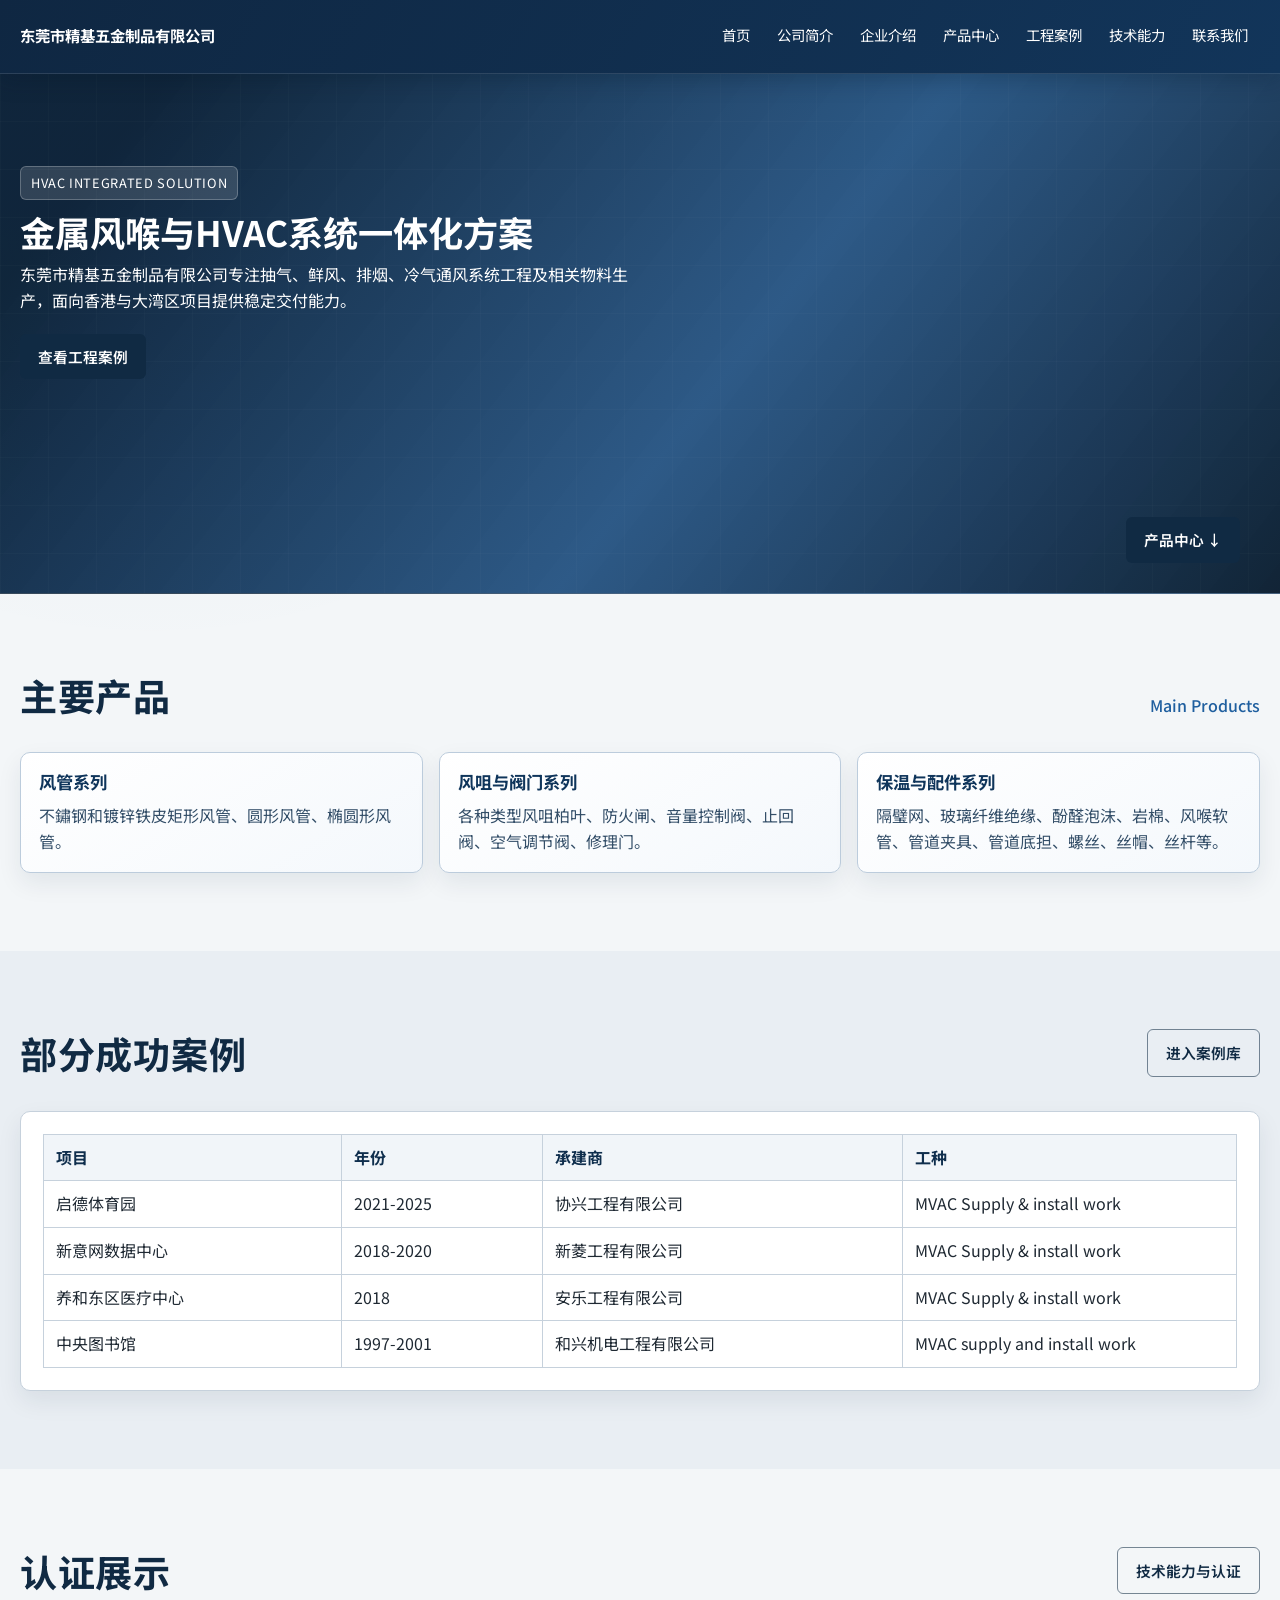
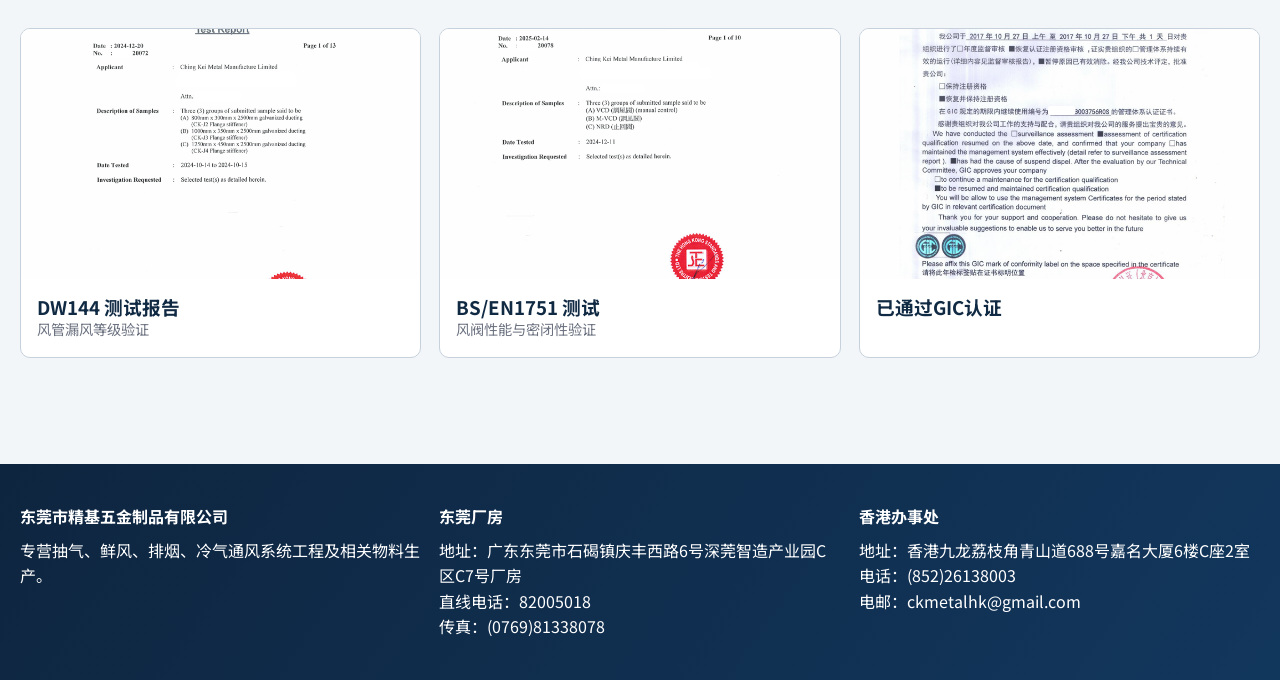
==== index.html @ b551862d "移动端改进 移动端改进" ====
﻿<!DOCTYPE html>
<html lang="zh-CN">
<head>
  <meta charset="UTF-8">
  <meta name="viewport" content="width=device-width, initial-scale=1.0">
  <title>HVAC系统及金属风喉解决方案专家 | 首页</title>
  <link rel="preconnect" href="https://fonts.googleapis.com">
  <link rel="preconnect" href="https://fonts.gstatic.com" crossorigin>
  <link href="https://fonts.googleapis.com/css2?family=Noto+Sans+SC:wght@400;500;700&display=swap" rel="stylesheet">
  <link rel="stylesheet" href="styles.css">
</head>
<body data-page="index.html">
          <header class="site-header">
    <div class="container nav-wrap">
      <a class="logo" href="index.html">东莞市精基五金制品有限公司</a>
      <nav class="main-nav">
        <ul>
          <li><a data-page="index.html" href="index.html">首页</a></li>
          <li><a data-page="about.html" href="about.html">公司简介</a></li>
          <li><a data-page="company-profile.html" href="company-profile.html">企业介绍</a></li>
          <li><a data-page="products.html" href="products.html">产品中心</a></li>
          <li><a data-page="projects.html" href="projects.html">工程案例</a></li>
          <li><a data-page="certifications.html" href="certifications.html">技术能力</a></li>
          <li><a data-page="contact.html" href="contact.html">联系我们</a></li>
        </ul>
      </nav>
    </div>
  </header>

  <main class="page-main">
    <section class="hero-static">
      <div class="container hero-static-inner hero-static-inner--single">
        <div class="hero-static-main">
          <p class="hero-kicker">HVAC Integrated Solution</p>
          <h1 class="slide-title">金属风喉与HVAC系统一体化方案</h1>
          <p class="slide-text">东莞市精基五金制品有限公司专注抽气、鲜风、排烟、冷气通风系统工程及相关物料生产，面向香港与大湾区项目提供稳定交付能力。</p>
          <div class="hero-actions">
            <a class="btn" href="projects.html">查看工程案例</a>
          </div>
        </div>
      </div>
      <a class="btn banner-scroll" href="#products-center">产品中心 ↓</a>
    </section>

    <section class="section">
      <div class="container">
        <div class="section-head">
          <h2 class="section-title">主要产品</h2>
          <p class="section-subtitle">Main Products</p>
        </div>
        <div class="product-catalog-grid">
          <article class="product-catalog-card">
            <h3>风管系列</h3>
            <p>不鏽钢和镀锌铁皮矩形风管、圆形风管、椭圆形风管。</p>
          </article>
          <article class="product-catalog-card">
            <h3>风咀与阀门系列</h3>
            <p>各种类型风咀柏叶、防火闸、音量控制阀、止回阀、空气调节阀、修理门。</p>
          </article>
          <article class="product-catalog-card">
            <h3>保温与配件系列</h3>
            <p>隔璧网、玻璃纤维绝缘、酚醛泡沫、岩棉、风喉软管、管道夹具、管道底担、螺丝、丝帽、丝杆等。</p>
          </article>
        </div>
      </div>
    </section>

    <section class="section section--muted" id="products-center">
      <div class="container">
        <div class="section-head">
          <h2 class="section-title">部分成功案例</h2>
          <a class="btn-outline btn" href="projects.html">进入案例库</a>
        </div>
        <section class="panel">
          <table class="param-table case-preview-table">
            <tr><th>项目</th><th>年份</th><th>承建商</th><th>工种</th></tr>
            <tr><td>启德体育园</td><td>2021-2025</td><td>协兴工程有限公司</td><td>MVAC Supply &amp; install work</td></tr>
            <tr><td>新意网数据中心</td><td>2018-2020</td><td>新菱工程有限公司</td><td>MVAC Supply &amp; install work</td></tr>
            <tr><td>养和东区医疗中心</td><td>2018</td><td>安乐工程有限公司</td><td>MVAC Supply &amp; install work</td></tr>
            <tr><td>中央图书馆</td><td>1997-2001</td><td>和兴机电工程有限公司</td><td>MVAC supply and install work</td></tr>
          </table>
        </section>
      </div>
    </section>

    <section class="section">
      <div class="container">
        <div class="section-head">
          <h2 class="section-title">认证展示</h2>
          <a class="btn-outline btn" href="certifications.html">技术能力与认证</a>
        </div>
        <div class="certs-grid">
          <article class="cert-card">
            <div class="media"><img src="c1.png" alt="DW144 认证预览"></div>
            <div class="card-body">
              <h3>DW144 测试报告</h3>
              <p class="tag-line">风管漏风等级验证</p>
            </div>
            
          </article>
          <article class="cert-card">
            <div class="media"><img src="c2.png" alt="BS/EN1751 认证预览"></div>
            <div class="card-body">
              <h3>BS/EN1751 测试</h3>
              <p class="tag-line">风阀性能与密闭性验证</p>
            </div>
            
          </article>
          <article class="cert-card">
            <div class="media"><img src="c3.png" alt="质量管理体系预览"></div>
            <div class="card-body">
              <h3>已通过GIC认证</h3>
            </div>
            
          </article>
        </div>
      </div>
    </section>
  </main>

    <footer class="site-footer">
    <div class="container footer-grid">
      <div>
        <p class="footer-title">东莞市精基五金制品有限公司</p>
        <p>专营抽气、鲜风、排烟、冷气通风系统工程及相关物料生产。</p>
      </div>
      <div>
        <p class="footer-title">东莞厂房</p>
        <p>地址：广东东莞市石碣镇庆丰西路6号深莞智造产业园C区C7号厂房</p>
        <p>直线电话：82005018</p>
        <p>传真：(0769)81338078</p>
      </div>
      <div>
        <p class="footer-title">香港办事处</p>
        <p>地址：香港九龙荔枝角青山道688号嘉名大厦6楼C座2室</p>
        <p>电话：(852)26138003</p>
        <p>电邮：ckmetalhk@gmail.com</p>
      </div>
    </div>
  </footer>
</body>
</html>
---- styles.css ----
﻿:root {
  --color-primary: #102a43;
  --color-accent: #1f5f9f;
  --color-bg: #f3f6f8;
  --color-surface: #e9eef3;
  --color-text: #1f2933;
  --color-border: #c6d1dc;
  --radius: 10px;
  --radius-sm: 6px;
  --shadow-soft: 0 10px 24px rgba(16, 42, 67, 0.08);
  --shadow-hover: 0 16px 28px rgba(16, 42, 67, 0.16);
  --container-max: 1320px;
  --nav-height: 74px;
  --transition-fast: 0.2s ease;
}

* {
  box-sizing: border-box;
}

html {
  scroll-behavior: smooth;
}

body {
  margin: 0;
  color: var(--color-text);
  background: var(--color-bg);
  font-family: "Noto Sans SC", "PingFang SC", "Microsoft YaHei", sans-serif;
  line-height: 1.6;
  background-image:
    linear-gradient(180deg, rgba(16, 42, 67, 0.04), transparent 280px),
    radial-gradient(circle at 12% 2%, rgba(31, 95, 159, 0.08), transparent 24%);
}

a {
  color: inherit;
  text-decoration: none;
}

img {
  display: block;
  width: 100%;
  height: auto;
}

h1,
h2,
h3,
h4 {
  margin: 0;
  color: var(--color-primary);
  line-height: 1.25;
}

p {
  margin: 0;
}

.container {
  width: min(100% - 40px, var(--container-max));
  margin: 0 auto;
}

.section {
  padding: 78px 0;
}

.section--muted {
  background: var(--color-surface);
}

.section-head {
  margin-bottom: 34px;
  display: flex;
  align-items: flex-end;
  justify-content: space-between;
  gap: 16px;
}

.section-title {
  font-size: clamp(1.6rem, 1.2rem + 1.4vw, 2.4rem);
  font-weight: 700;
  letter-spacing: 0.02em;
}

.section-subtitle {
  color: var(--color-accent);
  font-weight: 500;
}

.btn,
button,
input[type="submit"] {
  border: none;
  cursor: pointer;
  border-radius: var(--radius-sm);
  background: var(--color-primary);
  color: #fff;
  padding: 11px 18px;
  font-size: 0.92rem;
  font-weight: 600;
  transition: transform var(--transition-fast), box-shadow var(--transition-fast), background var(--transition-fast);
}

.btn:hover,
button:hover,
input[type="submit"]:hover {
  background: var(--color-accent);
  box-shadow: var(--shadow-hover);
  transform: translateY(-1px);
}

.btn-outline {
  background: transparent;
  border: 1px solid rgba(16, 42, 67, 0.55);
  color: var(--color-primary);
}

.btn-outline:hover {
  border-color: var(--color-accent);
  color: #fff;
}

.site-header {
  position: sticky;
  top: 0;
  left: 0;
  width: 100%;
  min-height: var(--nav-height);
  padding: 6px 0;
  z-index: 1000;
  background: linear-gradient(120deg, #0f2742, #12355a);
  color: #fff;
  border-bottom: 1px solid rgba(255, 255, 255, 0.12);
  box-shadow: 0 6px 20px rgba(6, 24, 42, 0.25);
}

.nav-wrap {
  min-height: calc(var(--nav-height) - 16px);
  display: flex;
  align-items: center;
  justify-content: space-between;
  flex-wrap: wrap;
  gap: 14px;
}

.logo {
  font-weight: 700;
  letter-spacing: 0;
  font-size: 0.96rem;
  line-height: 1.35;
}

.nav-toggle {
  display: none;
  background: transparent;
  color: #fff;
  font-size: 1.35rem;
  padding: 6px 10px;
}

.main-nav ul {
  list-style: none;
  margin: 0;
  padding: 0;
  display: flex;
  align-items: center;
  gap: 3px;
}

.main-nav > ul > li {
  position: relative;
}

.main-nav a {
  display: block;
  padding: 9px 12px;
  font-size: 0.9rem;
  border-radius: var(--radius-sm);
  transition: background var(--transition-fast);
}

.main-nav a:hover,
.main-nav a.active {
  background: rgba(255, 255, 255, 0.2);
}

.has-dropdown > a::after {
  content: " ▾";
  font-size: 0.72rem;
}

.dropdown {
  position: absolute;
  top: calc(100% + 6px);
  left: 0;
  min-width: 190px;
  background: #f7fafc;
  color: var(--color-text);
  border-radius: var(--radius-sm);
  box-shadow: var(--shadow-soft);
  opacity: 0;
  visibility: hidden;
  transform: translateY(6px);
  transition: opacity var(--transition-fast), transform var(--transition-fast), visibility var(--transition-fast);
  overflow: hidden;
}

.dropdown a {
  padding: 11px 13px;
  border-radius: 0;
}

.dropdown a:hover {
  background: rgba(42, 100, 183, 0.08);
}

.has-dropdown:hover .dropdown {
  opacity: 1;
  visibility: visible;
  transform: translateY(0);
}

.page-main {
  margin-top: 0;
}

.banner {
  position: relative;
  height: min(76vh, 760px);
  min-height: 460px;
  overflow: hidden;
}

.hero-static {
  position: relative;
  min-height: 520px;
  padding: 92px 0 88px;
  color: #fff;
  background:
    linear-gradient(128deg, rgba(9, 31, 53, 0.97) 10%, rgba(24, 73, 123, 0.9) 57%, rgba(8, 27, 46, 0.96) 100%),
    radial-gradient(circle at 16% 24%, rgba(255, 255, 255, 0.2), transparent 40%);
  border-bottom: 1px solid rgba(255, 255, 255, 0.16);
}

.hero-static::after {
  content: "";
  position: absolute;
  inset: 0;
  pointer-events: none;
  background-image:
    linear-gradient(90deg, rgba(255, 255, 255, 0.08) 1px, transparent 1px),
    linear-gradient(0deg, rgba(255, 255, 255, 0.08) 1px, transparent 1px);
  background-size: 48px 48px;
  opacity: 0.25;
}

.hero-static-inner {
  position: relative;
  z-index: 1;
  display: grid;
  gap: 24px;
  grid-template-columns: 1.2fr minmax(280px, 0.8fr);
  align-items: end;
}

.hero-static-inner--single {
  grid-template-columns: 1fr;
}

.hero-static-main {
  max-width: 920px;
}

.hero-kicker {
  display: inline-block;
  margin-bottom: 10px;
  padding: 6px 10px;
  background: rgba(255, 255, 255, 0.14);
  border: 1px solid rgba(255, 255, 255, 0.24);
  border-radius: var(--radius-sm);
  font-size: 0.8rem;
  letter-spacing: 0.05em;
  text-transform: uppercase;
}

.hero-actions {
  margin-top: 20px;
  display: flex;
  flex-wrap: wrap;
  gap: 12px;
}

.hero-actions .btn-outline {
  color: #fff;
  border-color: rgba(255, 255, 255, 0.55);
}

.hero-actions .btn-outline:hover {
  border-color: #fff;
}

.hero-static-metrics {
  background: rgba(255, 255, 255, 0.92);
  color: var(--color-text);
  box-shadow: var(--shadow-soft);
}

.metric-title {
  margin-bottom: 10px;
  color: var(--color-primary);
  font-weight: 700;
}

.metric-row {
  display: flex;
  justify-content: space-between;
  gap: 10px;
  padding: 10px 0;
  border-top: 1px solid var(--color-border);
}

.metric-row strong {
  color: var(--color-primary);
}

.carousel-track {
  display: flex;
  height: 100%;
  transition: transform 0.5s ease;
}

.slide {
  min-width: 100%;
  position: relative;
  isolation: isolate;
  display: flex;
  align-items: flex-end;
  padding: 34px;
  color: #fff;
}

.slide::before {
  content: "";
  position: absolute;
  inset: 0;
  z-index: -1;
  background: linear-gradient(130deg, rgba(10, 46, 93, 0.94) 16%, rgba(42, 100, 183, 0.74) 56%, rgba(9, 26, 52, 0.95) 100%);
}

.slide--1::after,
.slide--2::after,
.slide--3::after {
  content: "";
  position: absolute;
  inset: 0;
  opacity: 0.35;
  z-index: -1;
  background-size: cover;
  background-position: center;
}

.slide--1::after {
  background-image: radial-gradient(circle at 20% 30%, rgba(255, 255, 255, 0.25), transparent 40%), linear-gradient(110deg, #0c2f61, #2f6bc1);
}

.slide--2::after {
  background-image: radial-gradient(circle at 80% 30%, rgba(255, 255, 255, 0.25), transparent 45%), linear-gradient(110deg, #112f57, #3467ad);
}

.slide--3::after {
  background-image: radial-gradient(circle at 50% 60%, rgba(255, 255, 255, 0.18), transparent 45%), linear-gradient(120deg, #0d2342, #2A64B7);
}

.slide-title {
  font-size: clamp(1.4rem, 1.2rem + 1.4vw, 2.2rem);
  margin-bottom: 8px;
  color: #fff;
}

.slide-text {
  max-width: 620px;
  font-size: 1rem;
}

.banner-slogan {
  position: absolute;
  left: 40px;
  bottom: 30px;
  z-index: 2;
  background: rgba(0, 0, 0, 0.35);
  color: #fff;
  padding: 10px 14px;
  border-radius: var(--radius-sm);
  font-weight: 500;
}

.banner-scroll {
  position: absolute;
  right: 40px;
  bottom: 30px;
  z-index: 2;
}

.carousel-arrow {
  position: absolute;
  top: 50%;
  transform: translateY(-50%);
  width: 42px;
  height: 42px;
  border-radius: 50%;
  background: rgba(255, 255, 255, 0.2);
  backdrop-filter: blur(3px);
}

.carousel-arrow:hover {
  background: rgba(42, 100, 183, 0.95);
}

.carousel-arrow.prev {
  left: 20px;
}

.carousel-arrow.next {
  right: 20px;
}

.grid-3 {
  display: grid;
  gap: 22px;
  grid-template-columns: repeat(3, minmax(0, 1fr));
}

.card {
  background: #fff;
  border-radius: var(--radius);
  padding: 24px;
  border: 1px solid var(--color-border);
  transition: transform var(--transition-fast), box-shadow var(--transition-fast), border-color var(--transition-fast);
  box-shadow: var(--shadow-soft);
}

.card:hover {
  transform: translateY(-3px);
  border-color: var(--color-accent);
  box-shadow: var(--shadow-hover);
}

.icon-badge {
  width: 52px;
  height: 52px;
  border-radius: 50%;
  display: grid;
  place-items: center;
  color: #fff;
  background: var(--color-accent);
  margin-bottom: 14px;
  font-weight: 700;
}

.horizontal-scroll {
  display: grid;
  grid-auto-flow: column;
  grid-auto-columns: minmax(260px, 1fr);
  gap: 18px;
  overflow-x: auto;
  padding-bottom: 6px;
  scroll-snap-type: x proximity;
}

.horizontal-scroll::-webkit-scrollbar {
  height: 8px;
}

.horizontal-scroll::-webkit-scrollbar-thumb {
  background: rgba(10, 46, 93, 0.35);
  border-radius: 99px;
}

.project-card,
.product-card,
.cert-card,
.equipment-card {
  background: #fff;
  border-radius: var(--radius);
  overflow: hidden;
  border: 1px solid var(--color-border);
  transition: transform var(--transition-fast), box-shadow var(--transition-fast), border-color var(--transition-fast);
}

.project-card:hover,
.product-card:hover,
.cert-card:hover,
.equipment-card:hover {
  transform: translateY(-3px);
  border-color: var(--color-accent);
  box-shadow: var(--shadow-hover);
}

.media {
  position: relative;
  aspect-ratio: 16 / 10;
  overflow: hidden;
  background: linear-gradient(120deg, #183e75 0%, #6c93cc 100%);
}

.media img,
.media::before {
  transition: transform var(--transition-fast);
}

.media img {
  width: 100%;
  height: 100%;
  object-fit: cover;
}

.media::before {
  content: "";
  position: absolute;
  inset: 0;
  background: linear-gradient(160deg, rgba(255, 255, 255, 0.25), transparent);
}

.project-card:hover .media img,
.product-card:hover .media img,
.equipment-card:hover .media img {
  transform: scale(1.05);
}

.card-body {
  padding: 16px;
}

.tag-line {
  color: #6c7280;
  font-size: 0.89rem;
}

.overlay-action {
  position: absolute;
  inset: auto 12px 12px 12px;
  opacity: 0;
  transform: translateY(10px);
  transition: opacity var(--transition-fast), transform var(--transition-fast);
}

.project-card:hover .overlay-action,
.cert-card:hover .overlay-action {
  opacity: 1;
  transform: translateY(0);
}

.split {
  display: grid;
  grid-template-columns: 1.1fr 1fr;
  gap: 30px;
  align-items: center;
}

.subtitle {
  color: var(--color-accent);
  font-weight: 700;
  margin-bottom: 10px;
}

.tree {
  display: grid;
  grid-template-columns: repeat(4, minmax(120px, 1fr));
  gap: 14px;
}

.tree-node {
  background: #fff;
  border: 1px solid var(--color-border);
  border-radius: var(--radius);
  padding: 14px;
  position: relative;
}

.tree-node strong {
  color: var(--color-primary);
}

.tree-node .hint {
  display: none;
  margin-top: 8px;
  color: #666;
  font-size: 0.86rem;
}

.tree-node:hover .hint {
  display: block;
}

.panel {
  background: #fff;
  border: 1px solid var(--color-border);
  border-radius: var(--radius);
  padding: 22px;
  box-shadow: var(--shadow-soft);
}

.layout-products {
  display: grid;
  grid-template-columns: 250px 1fr;
  gap: 24px;
}

.sidebar {
  position: sticky;
  top: calc(var(--nav-height) + 18px);
  background: #fff;
  border: 1px solid var(--color-border);
  border-radius: var(--radius);
  padding: 16px;
  height: fit-content;
}

.sidebar-title {
  font-size: 1rem;
  color: var(--color-primary);
  margin-bottom: 10px;
}

.filter-group {
  margin-bottom: 14px;
}

.filter-group label {
  display: block;
  font-size: 0.85rem;
  color: #4d5663;
  margin-bottom: 5px;
}

.filter-group select,
.filter-group input,
.contact-form input,
.contact-form textarea {
  width: 100%;
  padding: 10px;
  border: 1px solid var(--color-border);
  border-radius: var(--radius);
  font: inherit;
}

.mobile-category {
  display: none;
}

.floating-search {
  position: sticky;
  top: var(--nav-height);
  z-index: 4;
  background: #fff;
  padding: 10px 0;
  margin-bottom: 10px;
}

.products-grid,
.projects-grid,
.certs-grid,
.equipment-grid {
  display: grid;
  gap: 18px;
  grid-template-columns: repeat(3, minmax(0, 1fr));
}

[data-hidden="true"] {
  display: none !important;
}

.details-layout {
  display: grid;
  grid-template-columns: 1.15fr 1fr;
  gap: 24px;
}

.param-table {
  width: 100%;
  border-collapse: collapse;
  background: #fff;
}

.param-table th,
.param-table td {
  border: 1px solid var(--color-border);
  padding: 10px 12px;
  text-align: left;
}

.param-table th {
  background: #f1f5f9;
  color: #0f2e4d;
}

.detail-visual {
  border-radius: var(--radius);
  border: 1px solid var(--color-border);
  padding: 26px;
  background: linear-gradient(140deg, #12386c 0%, #4e79b8 100%);
  color: #fff;
}

.detail-visual .tag-line {
  color: rgba(255, 255, 255, 0.88);
  margin-top: 12px;
}

.detail-points {
  margin: 14px 0 0;
  padding-left: 18px;
}

.detail-points li {
  margin: 6px 0;
}

.past-hero {
  border: 1px solid var(--color-border);
  border-radius: var(--radius);
  padding: 18px;
  background: #fff;
}

.past-hero-grid {
  margin-top: 14px;
  display: grid;
  gap: 10px;
  grid-template-columns: repeat(3, minmax(0, 1fr));
}

.past-hero-grid img {
  aspect-ratio: 4 / 3;
  object-fit: cover;
  border-radius: var(--radius);
  border: 1px solid var(--color-border);
}

.table-wrap {
  overflow-x: auto;
}

.past-table {
  width: 100%;
  min-width: 760px;
  border-collapse: collapse;
  background: rgba(255, 255, 255, 0.88);
  backdrop-filter: blur(1.5px);
}

.past-table th,
.past-table td {
  border: 1px solid rgba(10, 46, 93, 0.22);
  padding: 10px 12px;
  vertical-align: top;
  text-align: left;
}

.past-table th {
  background: rgba(10, 46, 93, 0.08);
  color: var(--color-primary);
}

.past-section {
  position: relative;
  border: 1px solid var(--color-border);
  border-radius: var(--radius);
  overflow: hidden;
}

.past-section + .past-section {
  margin-top: 18px;
}

.past-bg {
  position: absolute;
  inset: 0;
  width: 100%;
  height: 100%;
  object-fit: cover;
  filter: grayscale(15%);
}

.past-overlay {
  position: absolute;
  inset: 0;
  background: rgba(247, 250, 255, 0.8);
}

.past-content {
  position: relative;
  padding: 18px;
}

.past-mobile {
  display: none;
  gap: 12px;
}

.past-card {
  background: rgba(255, 255, 255, 0.9);
  border: 1px solid var(--color-border);
  border-radius: var(--radius);
  padding: 12px;
}

.past-card h3 {
  font-size: 1.02rem;
  margin-bottom: 6px;
}

.expand-content {
  overflow: hidden;
  max-height: 240px;
  transition: max-height var(--transition-fast);
}

.expand-content.collapsed {
  max-height: 0;
}

.tab-row {
  display: flex;
  gap: 10px;
  flex-wrap: wrap;
  margin-bottom: 14px;
}

.tab-btn {
  background: #fff;
  color: var(--color-primary);
  border: 1px solid var(--color-border);
}

.tab-btn.active {
  background: var(--color-accent);
  color: #fff;
  border-color: var(--color-accent);
}

.report-frame {
  width: 100%;
  border: 1px solid var(--color-border);
  border-radius: var(--radius);
  height: 360px;
  background: linear-gradient(180deg, #f9fbff, #eef3fc);
  padding: 18px;
}

.contact-layout {
  display: grid;
  grid-template-columns: 1fr 1.1fr;
  gap: 24px;
}

.contact-info {
  display: grid;
  gap: 12px;
}

.form-msg {
  margin-top: 8px;
  font-size: 0.9rem;
}

.form-msg.error {
  color: #b00020;
}

.form-msg.success {
  color: #0d7e3a;
}

.map-wrap iframe {
  width: 100%;
  height: 340px;
  border: 1px solid var(--color-border);
  border-radius: var(--radius);
}

.site-footer {
  background: linear-gradient(125deg, #0e253f, #12375d);
  color: #fff;
  padding: 40px 0;
  margin-top: 28px;
}

.footer-grid {
  display: grid;
  gap: 18px;
  grid-template-columns: 1fr 1fr 1fr;
}

.footer-title {
  font-weight: 700;
  margin-bottom: 8px;
}

.products-showcase {
  background: linear-gradient(135deg, #ffffff, #f7fafc);
}

.product-catalog-grid {
  display: grid;
  gap: 16px;
  grid-template-columns: repeat(3, minmax(0, 1fr));
}

.product-catalog-card {
  background: linear-gradient(150deg, #ffffff, #f4f8fc);
  border: 1px solid #bcccdc;
  border-radius: var(--radius);
  padding: 18px;
  box-shadow: var(--shadow-soft);
}

.product-catalog-card h3 {
  font-size: 1.08rem;
  margin-bottom: 10px;
  color: #0f355b;
}

.product-catalog-card p {
  color: #334e68;
}

.product-tags {
  margin-top: 14px;
  display: flex;
  flex-wrap: wrap;
  gap: 10px;
}

.product-tags span {
  display: inline-block;
  padding: 8px 12px;
  border-radius: 999px;
  border: 1px solid #b9c8d8;
  background: #eef4fb;
  color: #113356;
  font-size: 0.88rem;
  font-weight: 500;
}

.case-preview-table td:last-child,
.case-preview-table th:last-child {
  width: 28%;
}

.contact-cards {
  display: grid;
  grid-template-columns: repeat(2, minmax(0, 1fr));
  gap: 20px;
}

.social-row {
  display: flex;
  gap: 12px;
}

.back-to-top {
  position: fixed;
  right: 20px;
  bottom: 20px;
  width: 46px;
  height: 46px;
  border-radius: 50%;
  display: none;
  z-index: 999;
}

.back-to-top.show {
  display: inline-grid;
  place-items: center;
}

@media (max-width: 1080px) {
  .grid-3,
  .products-grid,
  .projects-grid,
  .certs-grid,
  .equipment-grid {
    grid-template-columns: repeat(2, minmax(0, 1fr));
  }

  .split,
  .details-layout,
  .contact-layout {
    grid-template-columns: 1fr;
  }

  .layout-products {
    grid-template-columns: 1fr;
  }

  .hero-static-inner {
    grid-template-columns: 1fr;
  }

  .sidebar {
    position: static;
  }

  .contact-cards {
    grid-template-columns: 1fr;
  }

  .product-catalog-grid {
    grid-template-columns: 1fr;
  }
}

@media (max-width: 768px) {
  .container {
    width: min(100% - 26px, var(--container-max));
  }

  .section {
    padding: 52px 0;
  }

  .nav-toggle {
    display: none;
  }

  .main-nav {
    position: static;
    width: 100%;
    background: transparent;
    display: block;
    border-top: none;
  }

  .main-nav ul {
    display: flex;
    flex-wrap: wrap;
    gap: 2px;
    padding: 0;
  }

  .main-nav a {
    padding: 8px 10px;
  }

  .dropdown {
    position: static;
    opacity: 1;
    visibility: visible;
    transform: none;
    box-shadow: none;
    margin: 8px 0 4px;
  }

  .dropdown a {
    padding-left: 24px;
  }

  .banner {
    min-height: 420px;
  }

  .hero-static {
    min-height: 460px;
    padding: 58px 0 78px;
  }

  .hero-actions .btn {
    width: 100%;
    text-align: center;
  }

  .banner-slogan {
    left: 14px;
    right: 14px;
    bottom: 74px;
    font-size: 0.9rem;
  }

  .banner-scroll {
    right: 14px;
    bottom: 18px;
  }

  .grid-3,
  .products-grid,
  .projects-grid,
  .certs-grid,
  .equipment-grid,
  .footer-grid,
  .tree {
    grid-template-columns: 1fr;
  }

  .horizontal-scroll {
    grid-auto-columns: minmax(82%, 1fr);
  }

  .past-hero-grid {
    grid-template-columns: 1fr;
  }

  .layout-products .sidebar {
    order: -1;
  }

  .mobile-category {
    display: block;
    margin-bottom: 12px;
  }
}
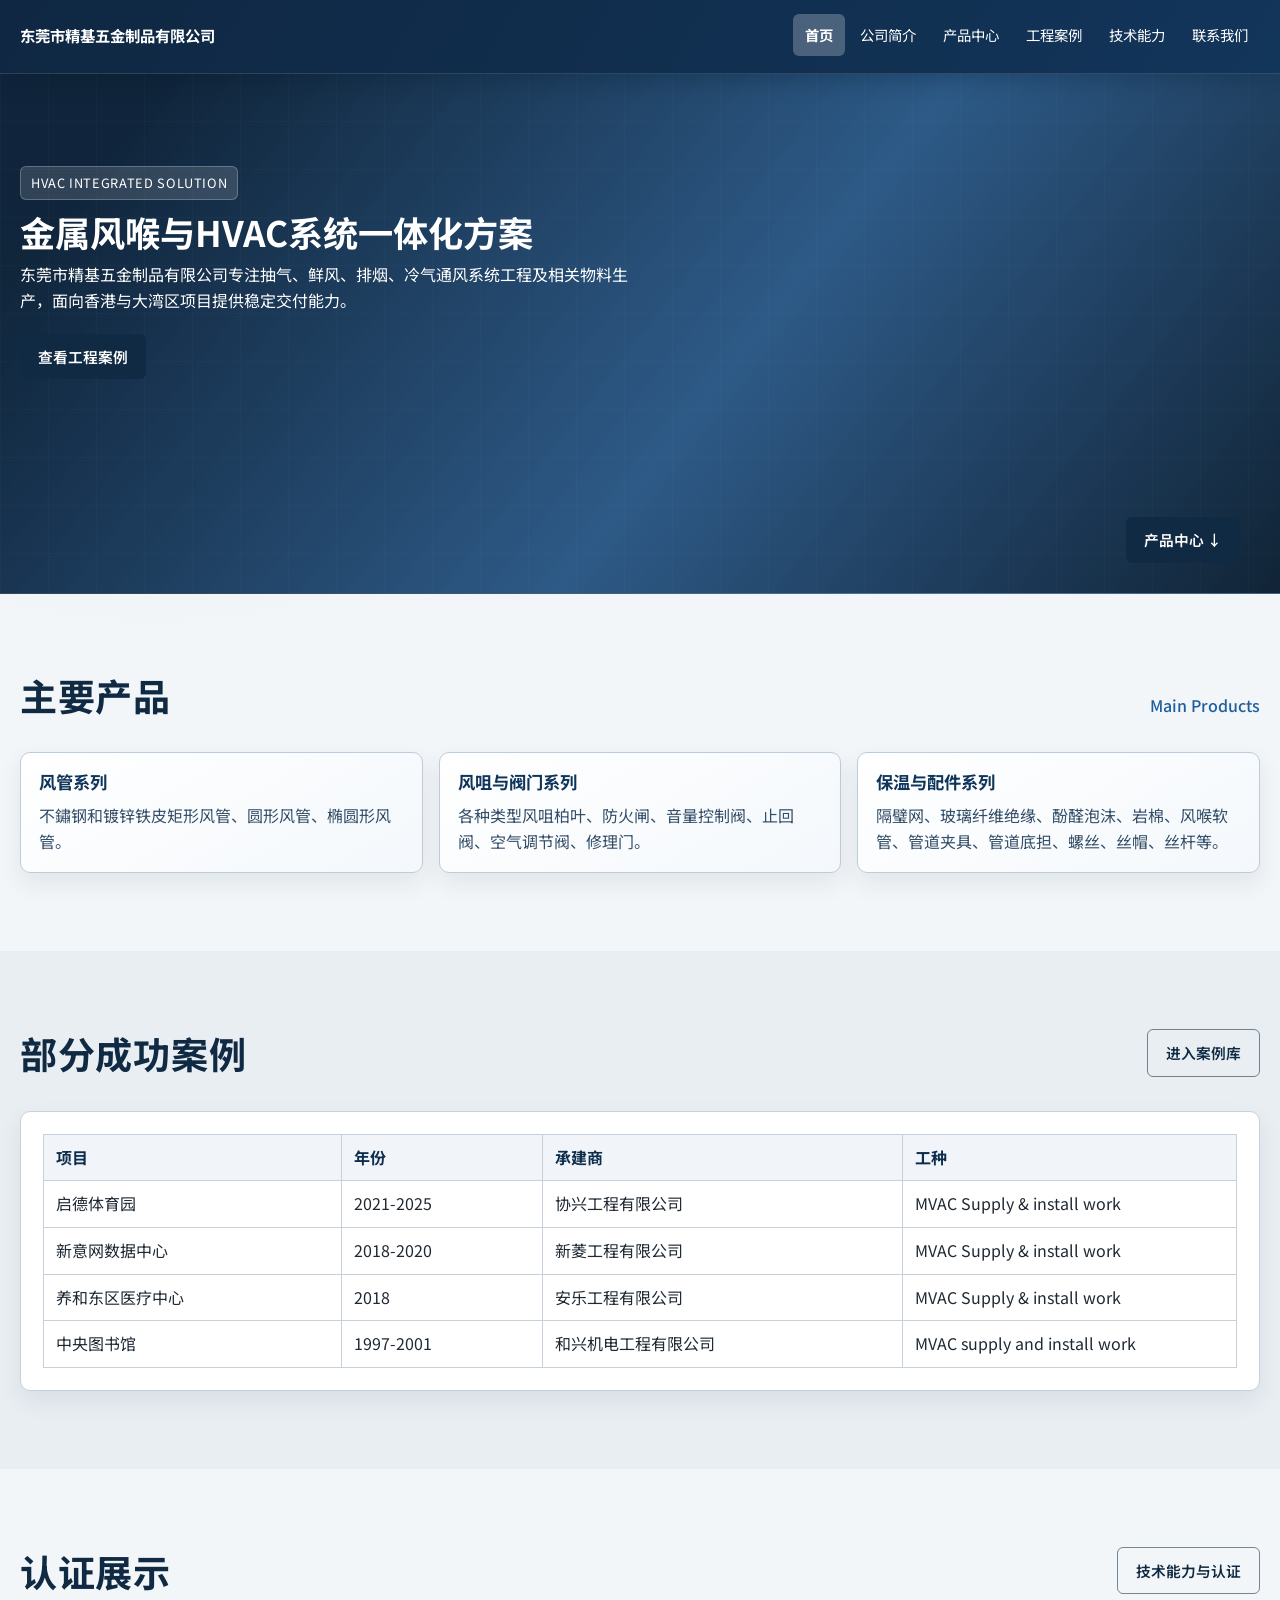
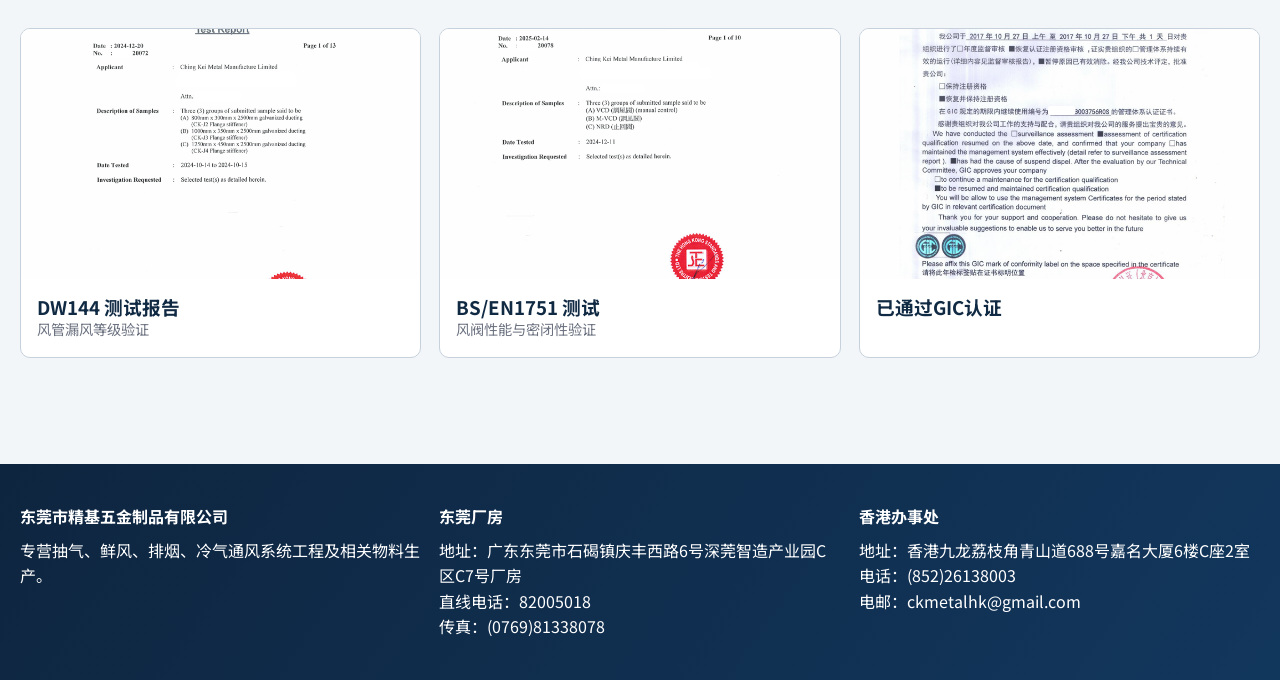
==== commit f284a527: "Add files via upload" ====
--- a/index.html
+++ b/index.html
@@ -10,14 +10,13 @@
   <link rel="stylesheet" href="styles.css">
 </head>
 <body data-page="index.html">
-          <header class="site-header">
+              <header class="site-header">
     <div class="container nav-wrap">
       <a class="logo" href="index.html">东莞市精基五金制品有限公司</a>
       <nav class="main-nav">
         <ul>
           <li><a data-page="index.html" href="index.html">首页</a></li>
           <li><a data-page="about.html" href="about.html">公司简介</a></li>
-          <li><a data-page="company-profile.html" href="company-profile.html">企业介绍</a></li>
           <li><a data-page="products.html" href="products.html">产品中心</a></li>
           <li><a data-page="projects.html" href="projects.html">工程案例</a></li>
           <li><a data-page="certifications.html" href="certifications.html">技术能力</a></li>
@@ -146,4 +145,6 @@
 
 
 
-
+
+
+
--- a/styles.css
+++ b/styles.css
@@ -142,7 +142,7 @@
   align-items: center;
   justify-content: space-between;
   flex-wrap: wrap;
-  gap: 14px;
+  gap: 10px;
 }
 
 .logo {
@@ -167,6 +167,8 @@
   display: flex;
   align-items: center;
   gap: 3px;
+  flex-wrap: nowrap;
+  min-width: max-content;
 }
 
 .main-nav > ul > li {
@@ -179,11 +181,39 @@
   font-size: 0.9rem;
   border-radius: var(--radius-sm);
   transition: background var(--transition-fast);
+  white-space: nowrap;
 }
 
 .main-nav a:hover,
 .main-nav a.active {
   background: rgba(255, 255, 255, 0.2);
+}
+
+.main-nav {
+  max-width: 100%;
+  overflow-x: auto;
+  -webkit-overflow-scrolling: touch;
+  scrollbar-width: thin;
+}
+
+.main-nav::-webkit-scrollbar {
+  height: 6px;
+}
+
+.main-nav::-webkit-scrollbar-thumb {
+  background: rgba(255, 255, 255, 0.28);
+  border-radius: 999px;
+}
+
+body[data-page="index.html"] .main-nav a[data-page="index.html"],
+body[data-page="about.html"] .main-nav a[data-page="about.html"],
+body[data-page="company-profile.html"] .main-nav a[data-page="about.html"],
+body[data-page="products.html"] .main-nav a[data-page="products.html"],
+body[data-page="projects.html"] .main-nav a[data-page="projects.html"],
+body[data-page="certifications.html"] .main-nav a[data-page="certifications.html"],
+body[data-page="contact.html"] .main-nav a[data-page="contact.html"] {
+  background: rgba(255, 255, 255, 0.24);
+  font-weight: 700;
 }
 
 .has-dropdown > a::after {
@@ -1034,15 +1064,27 @@
     border-top: none;
   }
 
+  .nav-wrap {
+    align-items: flex-start;
+    gap: 8px;
+  }
+
+  .logo {
+    width: 100%;
+    font-size: 0.9rem;
+    line-height: 1.3;
+  }
+
   .main-nav ul {
     display: flex;
-    flex-wrap: wrap;
+    flex-wrap: nowrap;
     gap: 2px;
-    padding: 0;
+    padding: 0 0 4px;
   }
 
   .main-nav a {
     padding: 8px 10px;
+    font-size: 0.86rem;
   }
 
   .dropdown {
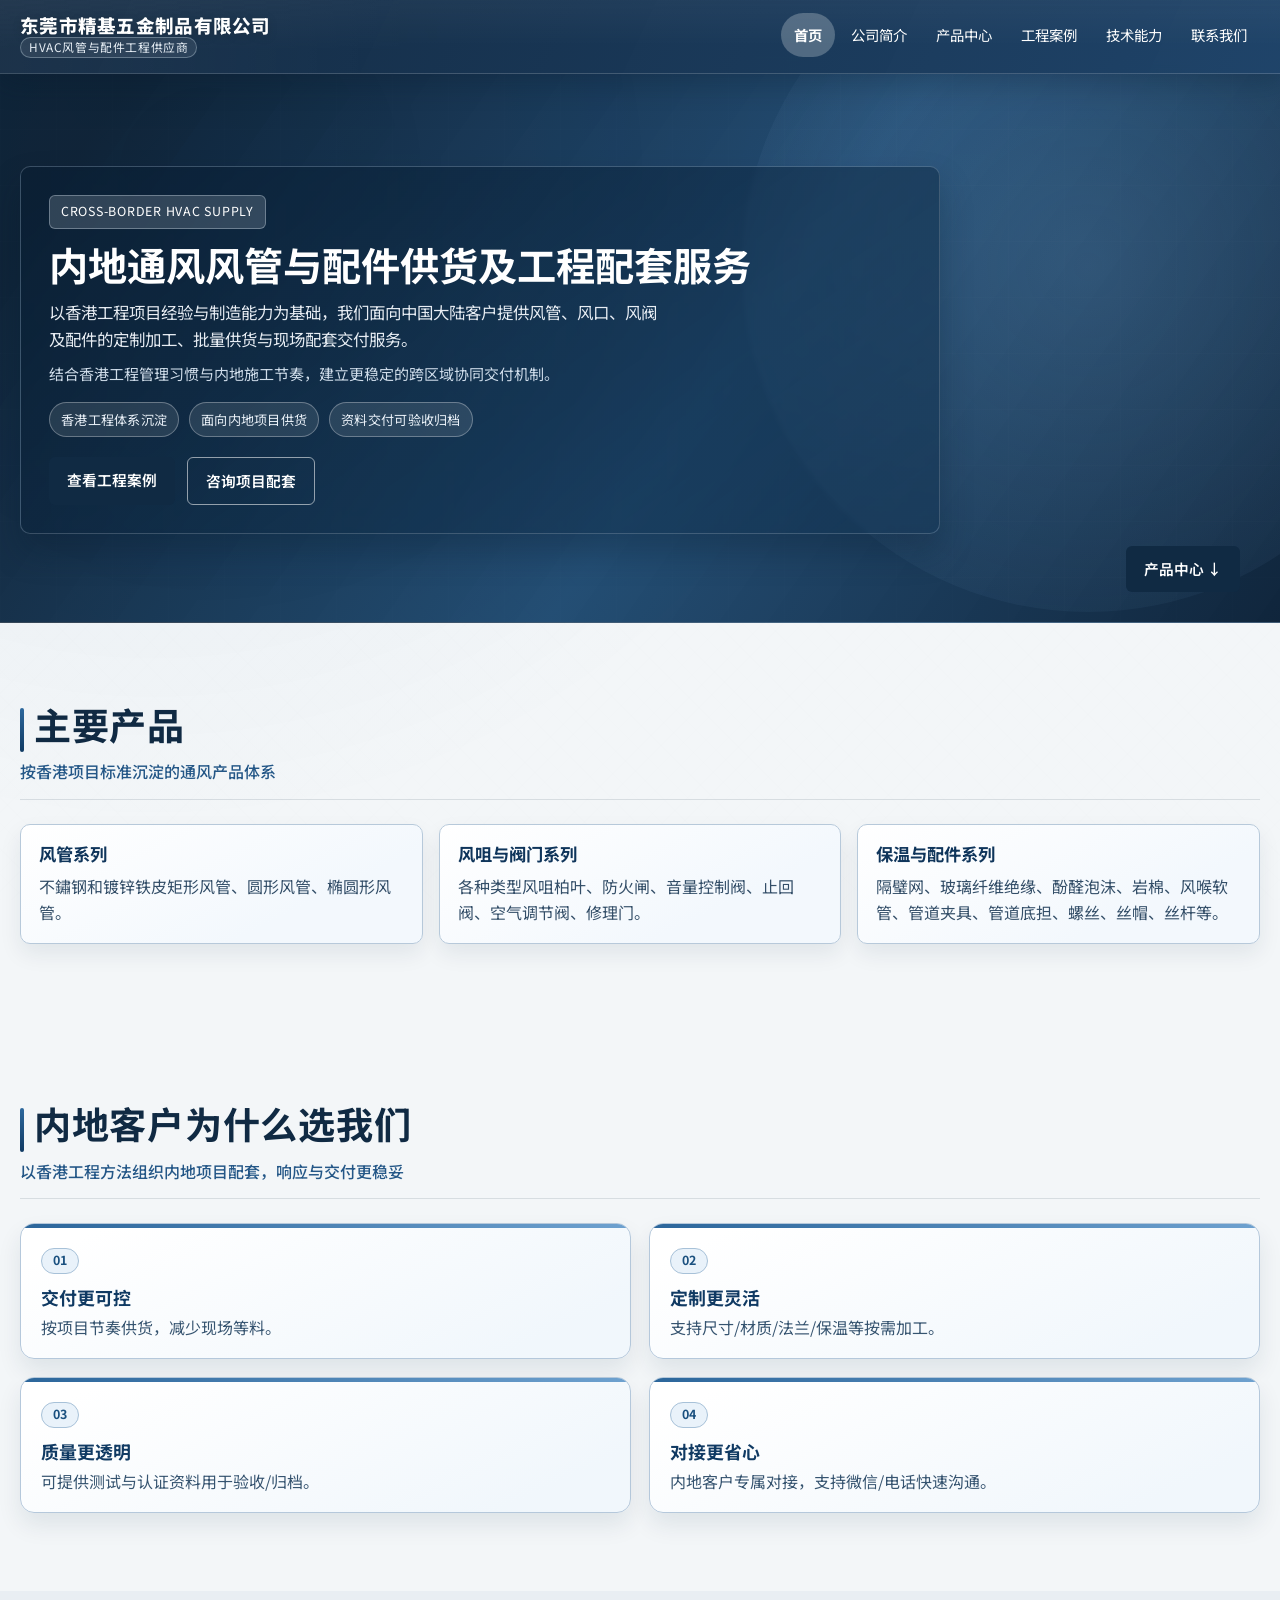
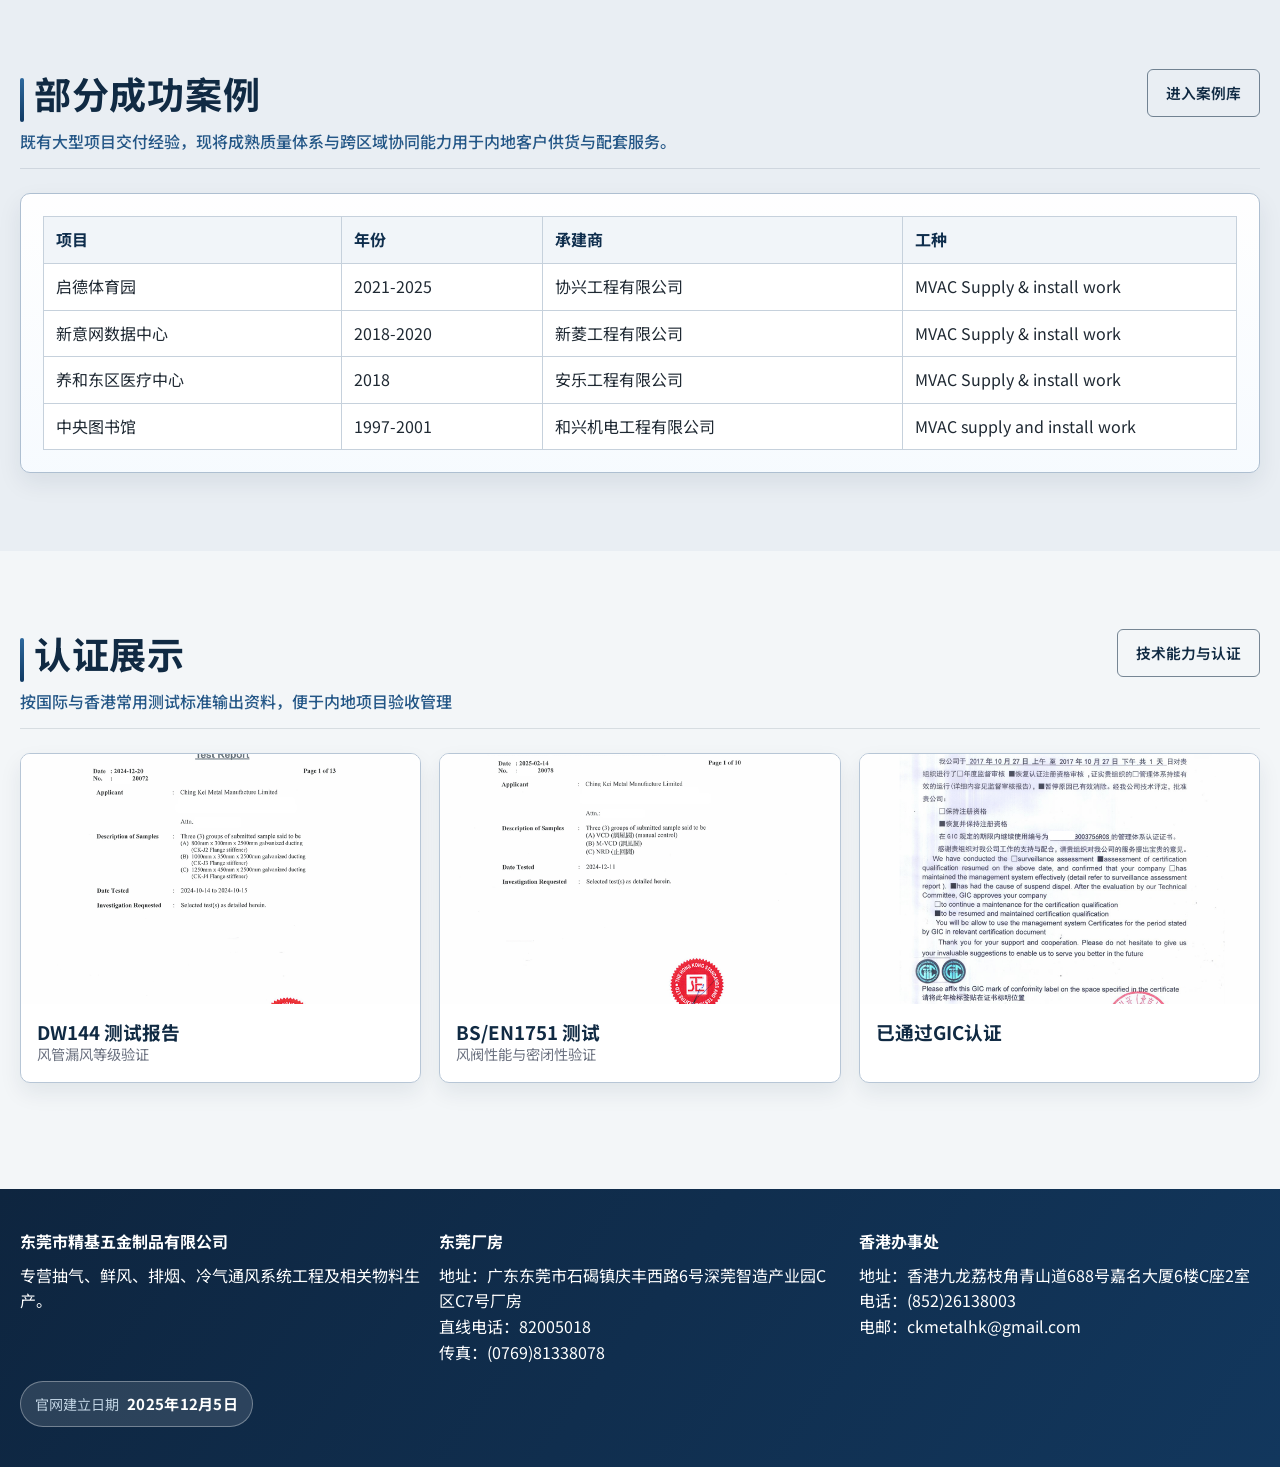
==== commit 33a77658: "Add files via upload" ====
--- a/index.html
+++ b/index.html
@@ -9,10 +9,13 @@
   <link href="https://fonts.googleapis.com/css2?family=Noto+Sans+SC:wght@400;500;700&display=swap" rel="stylesheet">
   <link rel="stylesheet" href="styles.css">
 </head>
-<body data-page="index.html">
+  <body data-page="index.html">
               <header class="site-header">
     <div class="container nav-wrap">
-      <a class="logo" href="index.html">东莞市精基五金制品有限公司</a>
+      <a class="logo" href="index.html" aria-label="东莞市精基五金制品有限公司">
+        <span class="logo-main">东莞市精基五金制品有限公司</span>
+        <span class="logo-sub">HVAC风管与配件工程供应商</span>
+      </a>
       <nav class="main-nav">
         <ul>
           <li><a data-page="index.html" href="index.html">首页</a></li>
@@ -30,22 +33,29 @@
     <section class="hero-static">
       <div class="container hero-static-inner hero-static-inner--single">
         <div class="hero-static-main">
-          <p class="hero-kicker">HVAC Integrated Solution</p>
-          <h1 class="slide-title">金属风喉与HVAC系统一体化方案</h1>
-          <p class="slide-text">东莞市精基五金制品有限公司专注抽气、鲜风、排烟、冷气通风系统工程及相关物料生产，面向香港与大湾区项目提供稳定交付能力。</p>
+          <p class="hero-kicker">Cross-Border HVAC Supply</p>
+          <h1 class="slide-title">内地通风风管与配件供货及工程配套服务</h1>
+          <p class="slide-text">以香港工程项目经验与制造能力为基础，我们面向中国大陆客户提供风管、风口、风阀及配件的定制加工、批量供货与现场配套交付服务。</p>
+          <p class="hero-note">结合香港工程管理习惯与内地施工节奏，建立更稳定的跨区域协同交付机制。</p>
+          <div class="hero-pill-row">
+            <span>香港工程体系沉淀</span>
+            <span>面向内地项目供货</span>
+            <span>资料交付可验收归档</span>
+          </div>
           <div class="hero-actions">
             <a class="btn" href="projects.html">查看工程案例</a>
+            <a class="btn btn-outline" href="contact.html">咨询项目配套</a>
           </div>
         </div>
       </div>
       <a class="btn banner-scroll" href="#products-center">产品中心 ↓</a>
     </section>
 
-    <section class="section">
+    <section class="section section--index section--index-showcase">
       <div class="container">
         <div class="section-head">
           <h2 class="section-title">主要产品</h2>
-          <p class="section-subtitle">Main Products</p>
+          <p class="section-subtitle">按香港项目标准沉淀的通风产品体系</p>
         </div>
         <div class="product-catalog-grid">
           <article class="product-catalog-card">
@@ -64,10 +74,42 @@
       </div>
     </section>
 
-    <section class="section section--muted" id="products-center">
+    <section class="section section--index section--index-why">
+      <div class="container">
+        <div class="section-head">
+          <h2 class="section-title">内地客户为什么选我们</h2>
+          <p class="section-subtitle">以香港工程方法组织内地项目配套，响应与交付更稳妥</p>
+        </div>
+        <div class="advantage-grid">
+          <article class="advantage-card">
+            <span class="advantage-index">01</span>
+            <h3>交付更可控</h3>
+            <p>按项目节奏供货，减少现场等料。</p>
+          </article>
+          <article class="advantage-card">
+            <span class="advantage-index">02</span>
+            <h3>定制更灵活</h3>
+            <p>支持尺寸/材质/法兰/保温等按需加工。</p>
+          </article>
+          <article class="advantage-card">
+            <span class="advantage-index">03</span>
+            <h3>质量更透明</h3>
+            <p>可提供测试与认证资料用于验收/归档。</p>
+          </article>
+          <article class="advantage-card">
+            <span class="advantage-index">04</span>
+            <h3>对接更省心</h3>
+            <p>内地客户专属对接，支持微信/电话快速沟通。</p>
+          </article>
+        </div>
+      </div>
+    </section>
+
+    <section class="section section--muted section--index" id="products-center">
       <div class="container">
         <div class="section-head">
           <h2 class="section-title">部分成功案例</h2>
+          <p class="section-subtitle">既有大型项目交付经验，现将成熟质量体系与跨区域协同能力用于内地客户供货与配套服务。</p>
           <a class="btn-outline btn" href="projects.html">进入案例库</a>
         </div>
         <section class="panel">
@@ -82,10 +124,11 @@
       </div>
     </section>
 
-    <section class="section">
+    <section class="section section--index section--index-certs">
       <div class="container">
         <div class="section-head">
           <h2 class="section-title">认证展示</h2>
+          <p class="section-subtitle">按国际与香港常用测试标准输出资料，便于内地项目验收管理</p>
           <a class="btn-outline btn" href="certifications.html">技术能力与认证</a>
         </div>
         <div class="certs-grid">
@@ -136,6 +179,9 @@
         <p>电邮：ckmetalhk@gmail.com</p>
       </div>
     </div>
+    <div class="container">
+      <p class="site-built-date"><span>官网建立日期</span><strong>2025年12月5日</strong></p>
+    </div>
   </footer>
 </body>
 </html>
--- a/styles.css
+++ b/styles.css
@@ -31,6 +31,19 @@
   background-image:
     linear-gradient(180deg, rgba(16, 42, 67, 0.04), transparent 280px),
     radial-gradient(circle at 12% 2%, rgba(31, 95, 159, 0.08), transparent 24%);
+  position: relative;
+}
+
+body::before {
+  content: "";
+  position: fixed;
+  inset: 0;
+  pointer-events: none;
+  z-index: -1;
+  background-image:
+    repeating-linear-gradient(135deg, rgba(13, 43, 71, 0.02) 0 1px, transparent 1px 14px),
+    repeating-linear-gradient(45deg, rgba(13, 43, 71, 0.015) 0 1px, transparent 1px 18px);
+  opacity: 0.32;
 }
 
 a {
@@ -130,10 +143,22 @@
   min-height: var(--nav-height);
   padding: 6px 0;
   z-index: 1000;
-  background: linear-gradient(120deg, #0f2742, #12355a);
+  background: linear-gradient(115deg, rgba(10, 34, 58, 0.96), rgba(18, 57, 96, 0.94));
   color: #fff;
-  border-bottom: 1px solid rgba(255, 255, 255, 0.12);
-  box-shadow: 0 6px 20px rgba(6, 24, 42, 0.25);
+  border-bottom: 1px solid rgba(255, 255, 255, 0.18);
+  box-shadow: 0 8px 28px rgba(6, 24, 42, 0.28);
+  backdrop-filter: blur(10px);
+}
+
+.site-header::before {
+  content: "";
+  position: absolute;
+  inset: 0;
+  pointer-events: none;
+  background:
+    linear-gradient(90deg, rgba(255, 255, 255, 0.08) 0%, transparent 32%),
+    linear-gradient(180deg, rgba(255, 255, 255, 0.08), transparent 68%);
+  opacity: 0.5;
 }
 
 .nav-wrap {
@@ -146,10 +171,31 @@
 }
 
 .logo {
-  font-weight: 700;
-  letter-spacing: 0;
-  font-size: 0.96rem;
-  line-height: 1.35;
+  display: inline-flex;
+  flex-direction: column;
+  gap: 1px;
+  line-height: 1.25;
+}
+
+.logo-main {
+  font-weight: 800;
+  letter-spacing: 0.015em;
+  font-size: 1.16rem;
+  color: #ffffff;
+  text-shadow: 0 2px 10px rgba(0, 0, 0, 0.24);
+}
+
+.logo-sub {
+  display: inline-block;
+  width: fit-content;
+  padding: 2px 8px;
+  border-radius: 999px;
+  border: 1px solid rgba(217, 233, 246, 0.32);
+  background: rgba(255, 255, 255, 0.08);
+  font-size: 0.74rem;
+  color: rgba(241, 248, 254, 0.94);
+  letter-spacing: 0.05em;
+  text-transform: uppercase;
 }
 
 .nav-toggle {
@@ -179,14 +225,16 @@
   display: block;
   padding: 9px 12px;
   font-size: 0.9rem;
-  border-radius: var(--radius-sm);
-  transition: background var(--transition-fast);
+  border-radius: 999px;
+  transition: background var(--transition-fast), border-color var(--transition-fast);
+  border: 1px solid transparent;
   white-space: nowrap;
 }
 
 .main-nav a:hover,
 .main-nav a.active {
-  background: rgba(255, 255, 255, 0.2);
+  background: rgba(255, 255, 255, 0.16);
+  border-color: rgba(255, 255, 255, 0.32);
 }
 
 .main-nav {
@@ -269,9 +317,21 @@
   padding: 92px 0 88px;
   color: #fff;
   background:
-    linear-gradient(128deg, rgba(9, 31, 53, 0.97) 10%, rgba(24, 73, 123, 0.9) 57%, rgba(8, 27, 46, 0.96) 100%),
-    radial-gradient(circle at 16% 24%, rgba(255, 255, 255, 0.2), transparent 40%);
+    linear-gradient(125deg, rgba(8, 29, 50, 0.97) 8%, rgba(18, 63, 104, 0.92) 56%, rgba(11, 33, 56, 0.98) 100%),
+    radial-gradient(circle at 16% 18%, rgba(123, 170, 216, 0.2), transparent 44%);
   border-bottom: 1px solid rgba(255, 255, 255, 0.16);
+}
+
+.hero-static::before {
+  content: "";
+  position: absolute;
+  right: -12%;
+  top: -28%;
+  width: 54%;
+  aspect-ratio: 1 / 1;
+  border-radius: 50%;
+  background: radial-gradient(circle, rgba(130, 180, 224, 0.2), rgba(130, 180, 224, 0));
+  pointer-events: none;
 }
 
 .hero-static::after {
@@ -280,10 +340,10 @@
   inset: 0;
   pointer-events: none;
   background-image:
-    linear-gradient(90deg, rgba(255, 255, 255, 0.08) 1px, transparent 1px),
-    linear-gradient(0deg, rgba(255, 255, 255, 0.08) 1px, transparent 1px);
-  background-size: 48px 48px;
-  opacity: 0.25;
+    linear-gradient(90deg, rgba(255, 255, 255, 0.05) 1px, transparent 1px),
+    linear-gradient(0deg, rgba(255, 255, 255, 0.05) 1px, transparent 1px);
+  background-size: 56px 56px;
+  opacity: 0.18;
 }
 
 .hero-static-inner {
@@ -301,17 +361,47 @@
 
 .hero-static-main {
   max-width: 920px;
+  background: linear-gradient(146deg, rgba(8, 29, 50, 0.6), rgba(15, 48, 79, 0.42));
+  border: 1px solid rgba(220, 237, 252, 0.22);
+  border-radius: var(--radius);
+  padding: 28px;
+  backdrop-filter: blur(2px);
+  box-shadow: 0 18px 32px rgba(6, 24, 42, 0.28);
+}
+
+.hero-note {
+  margin-top: 10px;
+  color: rgba(225, 237, 248, 0.92);
+  font-size: 0.94rem;
+}
+
+.hero-pill-row {
+  margin-top: 16px;
+  display: flex;
+  flex-wrap: wrap;
+  gap: 10px;
+}
+
+.hero-pill-row span {
+  display: inline-block;
+  padding: 6px 11px;
+  border-radius: 999px;
+  border: 1px solid rgba(255, 255, 255, 0.3);
+  background: rgba(255, 255, 255, 0.1);
+  color: rgba(243, 249, 255, 0.96);
+  font-size: 0.82rem;
+  letter-spacing: 0.02em;
 }
 
 .hero-kicker {
   display: inline-block;
   margin-bottom: 10px;
-  padding: 6px 10px;
-  background: rgba(255, 255, 255, 0.14);
-  border: 1px solid rgba(255, 255, 255, 0.24);
+  padding: 6px 11px;
+  background: rgba(240, 248, 255, 0.16);
+  border: 1px solid rgba(234, 245, 255, 0.32);
   border-radius: var(--radius-sm);
-  font-size: 0.8rem;
-  letter-spacing: 0.05em;
+  font-size: 0.78rem;
+  letter-spacing: 0.06em;
   text-transform: uppercase;
 }
 
@@ -404,14 +494,16 @@
 }
 
 .slide-title {
-  font-size: clamp(1.4rem, 1.2rem + 1.4vw, 2.2rem);
-  margin-bottom: 8px;
+  font-size: clamp(1.56rem, 1.3rem + 1.6vw, 2.45rem);
+  margin-bottom: 10px;
   color: #fff;
+  line-height: 1.28;
 }
 
 .slide-text {
   max-width: 620px;
-  font-size: 1rem;
+  font-size: 1.03rem;
+  color: rgba(243, 248, 253, 0.95);
 }
 
 .banner-slogan {
@@ -929,6 +1021,28 @@
   margin-bottom: 8px;
 }
 
+.site-built-date {
+  margin-top: 16px;
+  padding: 10px 14px;
+  width: fit-content;
+  border-radius: 999px;
+  border: 1px solid rgba(255, 255, 255, 0.34);
+  background: rgba(255, 255, 255, 0.12);
+  color: rgba(237, 244, 250, 0.95);
+  font-size: 0.88rem;
+}
+
+.site-built-date span {
+  margin-right: 8px;
+  color: rgba(211, 229, 244, 0.88);
+}
+
+.site-built-date strong {
+  color: #fff;
+  font-size: 0.94rem;
+  letter-spacing: 0.02em;
+}
+
 .products-showcase {
   background: linear-gradient(135deg, #ffffff, #f7fafc);
 }
@@ -980,6 +1094,131 @@
   width: 28%;
 }
 
+body[data-page="index.html"] .section--index {
+  position: relative;
+}
+
+body[data-page="index.html"] .section--index .section-head {
+  display: grid;
+  grid-template-columns: 1fr auto;
+  align-items: end;
+  margin-bottom: 24px;
+  padding-bottom: 14px;
+  gap: 10px 16px;
+  border-bottom: 1px solid rgba(16, 42, 67, 0.12);
+}
+
+body[data-page="index.html"] .section--index .section-title {
+  position: relative;
+  padding-left: 14px;
+  grid-column: 1 / 2;
+  grid-row: 1;
+}
+
+body[data-page="index.html"] .section--index .btn {
+  grid-column: 2 / 3;
+  grid-row: 1;
+  justify-self: end;
+}
+
+body[data-page="index.html"] .section--index .section-subtitle {
+  grid-column: 1 / -1;
+  grid-row: 2;
+  margin-top: 2px;
+  max-width: 880px;
+  color: #245787;
+}
+
+body[data-page="index.html"] .section--index .section-title::before {
+  content: "";
+  position: absolute;
+  left: 0;
+  top: 0.2em;
+  width: 4px;
+  height: 1.2em;
+  border-radius: 999px;
+  background: linear-gradient(180deg, #2d689d, #103a63);
+}
+
+body[data-page="index.html"] .section--index-showcase .product-catalog-card {
+  border-color: #b7c9da;
+  background: linear-gradient(154deg, #ffffff, #f3f8fd 70%);
+  box-shadow: 0 10px 22px rgba(16, 42, 67, 0.08);
+}
+
+body[data-page="index.html"] .section--index-showcase .product-catalog-card:hover {
+  transform: translateY(-4px);
+  box-shadow: 0 16px 28px rgba(16, 42, 67, 0.14);
+}
+
+.advantage-grid {
+  display: grid;
+  gap: 18px;
+  grid-template-columns: repeat(2, minmax(0, 1fr));
+}
+
+.advantage-card {
+  position: relative;
+  background: linear-gradient(155deg, #ffffff 10%, #f1f7fc 85%);
+  border: 1px solid #b5c8db;
+  border-radius: 14px;
+  padding: 22px 20px 18px;
+  box-shadow: 0 12px 24px rgba(16, 42, 67, 0.09);
+  overflow: hidden;
+}
+
+.advantage-card::before {
+  content: "";
+  position: absolute;
+  left: 0;
+  top: 0;
+  width: 100%;
+  height: 4px;
+  background: linear-gradient(90deg, #2c669b, #6ea1cf);
+}
+
+.advantage-card h3 {
+  font-size: 1.12rem;
+  color: #103a63;
+  margin: 12px 0 6px;
+}
+
+.advantage-card p {
+  color: #365470;
+  margin: 0;
+}
+
+.advantage-index {
+  display: inline-grid;
+  place-items: center;
+  min-width: 38px;
+  height: 26px;
+  padding: 0 8px;
+  border-radius: 999px;
+  border: 1px solid #a7c1d8;
+  background: #e9f2fa;
+  color: #1a507f;
+  font-size: 0.78rem;
+  font-weight: 700;
+  letter-spacing: 0.04em;
+}
+
+.advantage-card:hover {
+  transform: translateY(-4px);
+  box-shadow: 0 18px 30px rgba(16, 42, 67, 0.15);
+  border-color: #93b2cc;
+}
+
+body[data-page="index.html"] #products-center .panel {
+  border: 1px solid #aebfd1;
+  background: linear-gradient(180deg, rgba(255, 255, 255, 0.97), rgba(247, 251, 255, 0.96));
+}
+
+body[data-page="index.html"] .section--index-certs .cert-card {
+  border-color: #b7c6d6;
+  box-shadow: 0 10px 22px rgba(16, 42, 67, 0.08);
+}
+
 .contact-cards {
   display: grid;
   grid-template-columns: repeat(2, minmax(0, 1fr));
@@ -1041,6 +1280,10 @@
   .product-catalog-grid {
     grid-template-columns: 1fr;
   }
+
+  .advantage-grid {
+    grid-template-columns: 1fr 1fr;
+  }
 }
 
 @media (max-width: 768px) {
@@ -1071,8 +1314,15 @@
 
   .logo {
     width: 100%;
-    font-size: 0.9rem;
-    line-height: 1.3;
+  }
+
+  .logo-main {
+    font-size: 1rem;
+  }
+
+  .logo-sub {
+    font-size: 0.7rem;
+    letter-spacing: 0.04em;
   }
 
   .main-nav ul {
@@ -1085,6 +1335,22 @@
   .main-nav a {
     padding: 8px 10px;
     font-size: 0.86rem;
+  }
+
+  body[data-page="index.html"] .section--index .section-head {
+    grid-template-columns: 1fr;
+  }
+
+  body[data-page="index.html"] .section--index .section-title,
+  body[data-page="index.html"] .section--index .btn,
+  body[data-page="index.html"] .section--index .section-subtitle {
+    grid-column: 1 / -1;
+  }
+
+  body[data-page="index.html"] .section--index .btn {
+    grid-row: 3;
+    justify-self: start;
+    margin-top: 6px;
   }
 
   .dropdown {
@@ -1107,6 +1373,18 @@
   .hero-static {
     min-height: 460px;
     padding: 58px 0 78px;
+  }
+
+  .hero-static-main {
+    padding: 20px;
+  }
+
+  .hero-pill-row span {
+    font-size: 0.79rem;
+  }
+
+  .advantage-grid {
+    grid-template-columns: 1fr;
   }
 
   .hero-actions .btn {
@@ -1152,4 +1430,8 @@
     display: block;
     margin-bottom: 12px;
   }
-}
+
+  .site-built-date {
+    font-size: 0.85rem;
+  }
+}
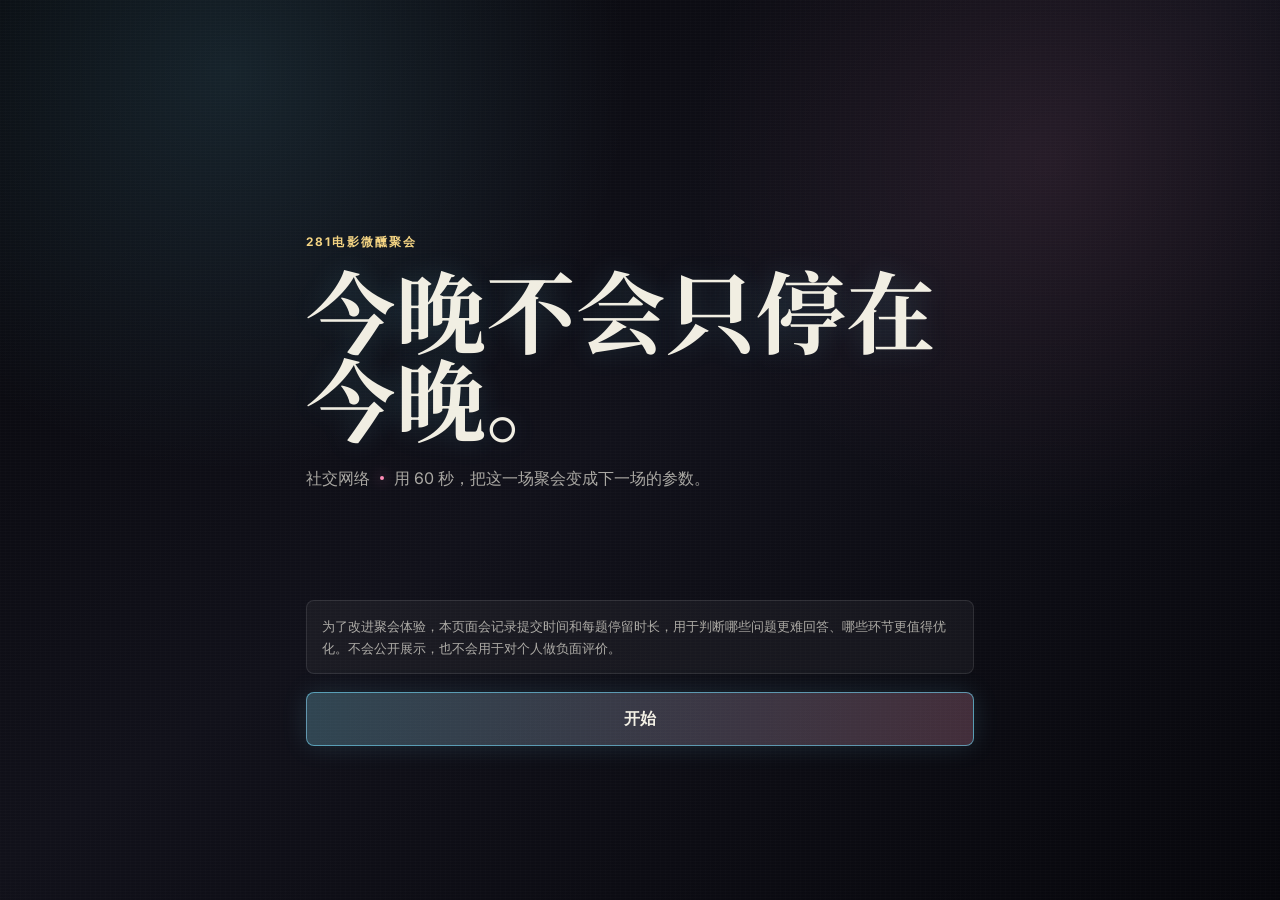
==== commit f3c6c6ec: "Add files via upload" ====
--- a/index.html
+++ b/index.html
@@ -1,196 +1,114 @@
-﻿<!DOCTYPE html>
+<!doctype html>
 <html lang="zh-CN">
-<head>
-  <meta charset="UTF-8">
-  <meta name="viewport" content="width=device-width, initial-scale=1.0">
-  <title>HVAC系统及金属风喉解决方案专家 | 首页</title>
-  <link rel="preconnect" href="https://fonts.googleapis.com">
-  <link rel="preconnect" href="https://fonts.gstatic.com" crossorigin>
-  <link href="https://fonts.googleapis.com/css2?family=Noto+Sans+SC:wght@400;500;700&display=swap" rel="stylesheet">
-  <link rel="stylesheet" href="styles.css">
-</head>
-  <body data-page="index.html">
-              <header class="site-header">
-    <div class="container nav-wrap">
-      <a class="logo" href="index.html" aria-label="东莞市精基五金制品有限公司">
-        <span class="logo-main">东莞市精基五金制品有限公司</span>
-        <span class="logo-sub">HVAC风管与配件工程供应商</span>
-      </a>
-      <nav class="main-nav">
-        <ul>
-          <li><a data-page="index.html" href="index.html">首页</a></li>
-          <li><a data-page="about.html" href="about.html">公司简介</a></li>
-          <li><a data-page="products.html" href="products.html">产品中心</a></li>
-          <li><a data-page="projects.html" href="projects.html">工程案例</a></li>
-          <li><a data-page="certifications.html" href="certifications.html">技术能力</a></li>
-          <li><a data-page="contact.html" href="contact.html">联系我们</a></li>
-        </ul>
-      </nav>
-    </div>
-  </header>
+  <head>
+    <meta charset="utf-8" />
+    <meta name="viewport" content="width=device-width, initial-scale=1, viewport-fit=cover" />
+    <meta name="theme-color" content="#08080d" />
+    <title>聚会体验反馈</title>
+    <link rel="preconnect" href="https://fonts.googleapis.com" />
+    <link rel="preconnect" href="https://fonts.gstatic.com" crossorigin />
+    <link href="https://fonts.googleapis.com/css2?family=Noto+Serif+SC:wght@500;700&family=Inter:wght@400;500;600;700&display=swap" rel="stylesheet" />
+    <link rel="stylesheet" href="./assets/css/styles.css" />
+  </head>
+  <body>
+    <div class="grain" aria-hidden="true"></div>
+    <main id="app" class="app-shell">
+      <section class="screen is-active" data-screen="intro" aria-labelledby="intro-title">
+        <div class="intro-copy">
+          <p class="kicker" data-config="eventName">聚会反馈</p>
+          <h1 id="intro-title">今晚不会只停在今晚。</h1>
+          <p class="subtitle">
+            <span data-config="movieName">电影之夜</span>
+            <span class="subtitle-dot"></span>
+            用 60 秒，把这一场聚会变成下一场的参数。
+          </p>
+        </div>
+        <div class="privacy-note">
+          为了改进聚会体验，本页面会记录提交时间和每题停留时长，用于判断哪些问题更难回答、哪些环节更值得优化。不会公开展示，也不会用于对个人做负面评价。
+        </div>
+        <button class="primary-action" type="button" data-action="start">开始</button>
+      </section>
 
-  <main class="page-main">
-    <section class="hero-static">
-      <div class="container hero-static-inner hero-static-inner--single">
-        <div class="hero-static-main">
-          <p class="hero-kicker">Cross-Border HVAC Supply</p>
-          <h1 class="slide-title">内地通风风管与配件供货及工程配套服务</h1>
-          <p class="slide-text">以香港工程项目经验与制造能力为基础，我们面向中国大陆客户提供风管、风口、风阀及配件的定制加工、批量供货与现场配套交付服务。</p>
-          <p class="hero-note">结合香港工程管理习惯与内地施工节奏，建立更稳定的跨区域协同交付机制。</p>
-          <div class="hero-pill-row">
-            <span>香港工程体系沉淀</span>
-            <span>面向内地项目供货</span>
-            <span>资料交付可验收归档</span>
+      <section class="screen" data-screen="identity" aria-labelledby="identity-title">
+        <div class="screen-head">
+          <p class="step-label">IDENTITY</p>
+          <h2 id="identity-title">选择今晚的你</h2>
+          <p>点一下就好，像选一张片尾角色卡。</p>
+        </div>
+        <div class="identity-grid" data-role="identity-list"></div>
+      </section>
+
+      <section class="screen" data-screen="q1" aria-labelledby="q1-title">
+        <div class="question-card">
+          <div class="screen-head">
+            <p class="step-label">01 / KEEP</p>
+            <h2 id="q1-title">今晚最值得保留的是什么？</h2>
+            <p>最多选 2 个。</p>
           </div>
-          <div class="hero-actions">
-            <a class="btn" href="projects.html">查看工程案例</a>
-            <a class="btn btn-outline" href="contact.html">咨询项目配套</a>
+          <div class="option-grid" data-role="q1-options"></div>
+          <p class="inline-hint" data-role="q1-hint" aria-live="polite"></p>
+          <button class="primary-action compact" type="button" data-action="next" data-next="q2">下一题</button>
+        </div>
+      </section>
+
+      <section class="screen" data-screen="q2" aria-labelledby="q2-title">
+        <div class="question-card">
+          <div class="screen-head">
+            <p class="step-label">02 / TUNE</p>
+            <h2 id="q2-title">今晚最需要调参的是什么？</h2>
+            <p>最多选 2 个。“没有明显问题”会单独成立。</p>
           </div>
+          <div class="option-grid" data-role="q2-options"></div>
+          <p class="inline-hint" data-role="q2-hint" aria-live="polite"></p>
+          <button class="primary-action compact" type="button" data-action="next" data-next="q3">下一题</button>
         </div>
-      </div>
-      <a class="btn banner-scroll" href="#products-center">产品中心 ↓</a>
-    </section>
+      </section>
 
-    <section class="section section--index section--index-showcase">
-      <div class="container">
-        <div class="section-head">
-          <h2 class="section-title">主要产品</h2>
-          <p class="section-subtitle">按香港项目标准沉淀的通风产品体系</p>
+      <section class="screen" data-screen="q3" aria-labelledby="q3-title">
+        <div class="question-card">
+          <div class="screen-head">
+            <p class="step-label">03 / RETURN</p>
+            <h2 id="q3-title">你下次再来的可能性更接近？</h2>
+            <p>选一个最接近的状态。</p>
+          </div>
+          <div class="option-grid single" data-role="q3-options"></div>
+          <div class="factor-panel" data-role="factor-panel" hidden>
+            <p>主要影响因素</p>
+            <div class="factor-grid" data-role="factor-options"></div>
+          </div>
+          <p class="inline-hint" data-role="q3-hint" aria-live="polite"></p>
+          <button class="primary-action compact" type="button" data-action="next" data-next="open">下一题</button>
         </div>
-        <div class="product-catalog-grid">
-          <article class="product-catalog-card">
-            <h3>风管系列</h3>
-            <p>不鏽钢和镀锌铁皮矩形风管、圆形风管、椭圆形风管。</p>
-          </article>
-          <article class="product-catalog-card">
-            <h3>风咀与阀门系列</h3>
-            <p>各种类型风咀柏叶、防火闸、音量控制阀、止回阀、空气调节阀、修理门。</p>
-          </article>
-          <article class="product-catalog-card">
-            <h3>保温与配件系列</h3>
-            <p>隔璧网、玻璃纤维绝缘、酚醛泡沫、岩棉、风喉软管、管道夹具、管道底担、螺丝、丝帽、丝杆等。</p>
-          </article>
+      </section>
+
+      <section class="screen" data-screen="open" aria-labelledby="open-title">
+        <div class="question-card">
+          <div class="screen-head">
+            <p class="step-label">04 / MOMENT</p>
+            <h2 id="open-title">请写下今晚一个具体瞬间</h2>
+            <p>不用写长，一个画面也可以。</p>
+          </div>
+          <textarea
+            class="moment-input"
+            data-role="moment-input"
+            maxlength="600"
+            placeholder="可以是一句话、一个画面、一次尴尬、一次被击中的感觉。越具体越有用，不需要写长。"
+          ></textarea>
+          <p class="inline-hint" data-role="open-hint" aria-live="polite"></p>
+          <button class="primary-action compact" type="button" data-action="submit">提交</button>
         </div>
-      </div>
-    </section>
+      </section>
 
-    <section class="section section--index section--index-why">
-      <div class="container">
-        <div class="section-head">
-          <h2 class="section-title">内地客户为什么选我们</h2>
-          <p class="section-subtitle">以香港工程方法组织内地项目配套，响应与交付更稳妥</p>
-        </div>
-        <div class="advantage-grid">
-          <article class="advantage-card">
-            <span class="advantage-index">01</span>
-            <h3>交付更可控</h3>
-            <p>按项目节奏供货，减少现场等料。</p>
-          </article>
-          <article class="advantage-card">
-            <span class="advantage-index">02</span>
-            <h3>定制更灵活</h3>
-            <p>支持尺寸/材质/法兰/保温等按需加工。</p>
-          </article>
-          <article class="advantage-card">
-            <span class="advantage-index">03</span>
-            <h3>质量更透明</h3>
-            <p>可提供测试与认证资料用于验收/归档。</p>
-          </article>
-          <article class="advantage-card">
-            <span class="advantage-index">04</span>
-            <h3>对接更省心</h3>
-            <p>内地客户专属对接，支持微信/电话快速沟通。</p>
-          </article>
-        </div>
-      </div>
-    </section>
+      <section class="screen success-screen" data-screen="success" aria-labelledby="success-title">
+        <div class="projector-line" aria-hidden="true"></div>
+        <p class="step-label">SENT</p>
+        <h2 id="success-title">收到。</h2>
+        <p>今晚会进入下一场的调参系统。</p>
+        <p>如果有某个瞬间值得被保留，它不会白白消失。</p>
+      </section>
+    </main>
 
-    <section class="section section--muted section--index" id="products-center">
-      <div class="container">
-        <div class="section-head">
-          <h2 class="section-title">部分成功案例</h2>
-          <p class="section-subtitle">既有大型项目交付经验，现将成熟质量体系与跨区域协同能力用于内地客户供货与配套服务。</p>
-          <a class="btn-outline btn" href="projects.html">进入案例库</a>
-        </div>
-        <section class="panel">
-          <table class="param-table case-preview-table">
-            <tr><th>项目</th><th>年份</th><th>承建商</th><th>工种</th></tr>
-            <tr><td>启德体育园</td><td>2021-2025</td><td>协兴工程有限公司</td><td>MVAC Supply &amp; install work</td></tr>
-            <tr><td>新意网数据中心</td><td>2018-2020</td><td>新菱工程有限公司</td><td>MVAC Supply &amp; install work</td></tr>
-            <tr><td>养和东区医疗中心</td><td>2018</td><td>安乐工程有限公司</td><td>MVAC Supply &amp; install work</td></tr>
-            <tr><td>中央图书馆</td><td>1997-2001</td><td>和兴机电工程有限公司</td><td>MVAC supply and install work</td></tr>
-          </table>
-        </section>
-      </div>
-    </section>
-
-    <section class="section section--index section--index-certs">
-      <div class="container">
-        <div class="section-head">
-          <h2 class="section-title">认证展示</h2>
-          <p class="section-subtitle">按国际与香港常用测试标准输出资料，便于内地项目验收管理</p>
-          <a class="btn-outline btn" href="certifications.html">技术能力与认证</a>
-        </div>
-        <div class="certs-grid">
-          <article class="cert-card">
-            <div class="media"><img src="c1.png" alt="DW144 认证预览"></div>
-            <div class="card-body">
-              <h3>DW144 测试报告</h3>
-              <p class="tag-line">风管漏风等级验证</p>
-            </div>
-            
-          </article>
-          <article class="cert-card">
-            <div class="media"><img src="c2.png" alt="BS/EN1751 认证预览"></div>
-            <div class="card-body">
-              <h3>BS/EN1751 测试</h3>
-              <p class="tag-line">风阀性能与密闭性验证</p>
-            </div>
-            
-          </article>
-          <article class="cert-card">
-            <div class="media"><img src="c3.png" alt="质量管理体系预览"></div>
-            <div class="card-body">
-              <h3>已通过GIC认证</h3>
-            </div>
-            
-          </article>
-        </div>
-      </div>
-    </section>
-  </main>
-
-    <footer class="site-footer">
-    <div class="container footer-grid">
-      <div>
-        <p class="footer-title">东莞市精基五金制品有限公司</p>
-        <p>专营抽气、鲜风、排烟、冷气通风系统工程及相关物料生产。</p>
-      </div>
-      <div>
-        <p class="footer-title">东莞厂房</p>
-        <p>地址：广东东莞市石碣镇庆丰西路6号深莞智造产业园C区C7号厂房</p>
-        <p>直线电话：82005018</p>
-        <p>传真：(0769)81338078</p>
-      </div>
-      <div>
-        <p class="footer-title">香港办事处</p>
-        <p>地址：香港九龙荔枝角青山道688号嘉名大厦6楼C座2室</p>
-        <p>电话：(852)26138003</p>
-        <p>电邮：ckmetalhk@gmail.com</p>
-      </div>
-    </div>
-    <div class="container">
-      <p class="site-built-date"><span>官网建立日期</span><strong>2025年12月5日</strong></p>
-    </div>
-  </footer>
-</body>
+    <script src="./config.js"></script>
+    <script src="./assets/js/app.js"></script>
+  </body>
 </html>
-
-
-
-
-
-
-
-
-
--- a/assets/css/styles.css
+++ b/assets/css/styles.css
@@ -0,0 +1,499 @@
+:root {
+  color-scheme: dark;
+  --bg: #08080d;
+  --panel: rgba(19, 20, 30, 0.76);
+  --panel-strong: rgba(29, 30, 44, 0.92);
+  --line: rgba(255, 255, 255, 0.12);
+  --line-hot: rgba(116, 225, 255, 0.52);
+  --text: rgba(255, 252, 239, 0.94);
+  --muted: rgba(255, 252, 239, 0.64);
+  --soft: rgba(255, 252, 239, 0.38);
+  --cyan: #78e1ff;
+  --rose: #ff8db7;
+  --gold: #f4d483;
+  --green: #9ee6b0;
+  --danger: #ff9a9a;
+  --shadow: 0 22px 70px rgba(0, 0, 0, 0.44);
+  --radius: 8px;
+  font-family: Inter, system-ui, -apple-system, BlinkMacSystemFont, "Segoe UI", sans-serif;
+}
+
+* {
+  box-sizing: border-box;
+}
+
+html,
+body {
+  min-height: 100%;
+  margin: 0;
+  background:
+    radial-gradient(circle at 18% 8%, rgba(120, 225, 255, 0.12), transparent 30%),
+    radial-gradient(circle at 82% 18%, rgba(255, 141, 183, 0.09), transparent 28%),
+    linear-gradient(145deg, #06060a 0%, #11111a 48%, #07070c 100%);
+  color: var(--text);
+}
+
+body {
+  min-height: 100vh;
+  overflow-x: hidden;
+}
+
+button,
+textarea {
+  font: inherit;
+}
+
+button {
+  -webkit-tap-highlight-color: transparent;
+}
+
+.grain {
+  position: fixed;
+  inset: 0;
+  pointer-events: none;
+  opacity: 0.23;
+  z-index: 1;
+  background-image:
+    linear-gradient(rgba(255, 255, 255, 0.04) 1px, transparent 1px),
+    linear-gradient(90deg, rgba(255, 255, 255, 0.03) 1px, transparent 1px);
+  background-size: 3px 3px, 5px 5px;
+  mix-blend-mode: screen;
+}
+
+.app-shell {
+  position: relative;
+  z-index: 2;
+  width: min(100%, 720px);
+  min-height: 100vh;
+  margin: 0 auto;
+  padding: max(22px, env(safe-area-inset-top)) 18px max(22px, env(safe-area-inset-bottom));
+  display: grid;
+  place-items: center;
+}
+
+.screen {
+  width: 100%;
+  display: none;
+  opacity: 0;
+  transform: translateX(18px);
+}
+
+.screen.is-active {
+  display: block;
+  animation: screenIn 420ms ease forwards;
+}
+
+.intro-copy {
+  padding-top: 9vh;
+  animation: titleIn 900ms ease both;
+}
+
+.kicker,
+.step-label {
+  margin: 0 0 14px;
+  color: var(--gold);
+  font-size: 0.74rem;
+  font-weight: 700;
+  letter-spacing: 0.18em;
+  text-transform: uppercase;
+}
+
+h1,
+h2 {
+  margin: 0;
+  font-family: "Noto Serif SC", "Songti SC", serif;
+  letter-spacing: 0;
+}
+
+h1 {
+  max-width: 9em;
+  font-size: clamp(3rem, 14vw, 5.6rem);
+  line-height: 0.98;
+  text-shadow: 0 0 28px rgba(120, 225, 255, 0.16);
+}
+
+h2 {
+  font-size: clamp(1.9rem, 8vw, 3.35rem);
+  line-height: 1.08;
+}
+
+.subtitle {
+  display: flex;
+  align-items: center;
+  flex-wrap: wrap;
+  gap: 10px;
+  margin: 24px 0 0;
+  color: var(--muted);
+  font-size: 1rem;
+  line-height: 1.7;
+}
+
+.subtitle-dot {
+  width: 4px;
+  height: 4px;
+  border-radius: 50%;
+  background: var(--rose);
+  box-shadow: 0 0 14px var(--rose);
+}
+
+.privacy-note {
+  margin: 12vh 0 18px;
+  padding: 14px 15px;
+  border: 1px solid rgba(255, 255, 255, 0.1);
+  border-radius: var(--radius);
+  background: rgba(255, 255, 255, 0.045);
+  color: var(--muted);
+  font-size: 0.84rem;
+  line-height: 1.65;
+}
+
+.primary-action {
+  width: 100%;
+  min-height: 54px;
+  border: 1px solid rgba(120, 225, 255, 0.58);
+  border-radius: var(--radius);
+  background:
+    linear-gradient(90deg, rgba(120, 225, 255, 0.2), rgba(255, 141, 183, 0.18)),
+    rgba(255, 255, 255, 0.06);
+  color: var(--text);
+  font-weight: 700;
+  cursor: pointer;
+  box-shadow: 0 0 26px rgba(120, 225, 255, 0.13);
+  transition: transform 180ms ease, border-color 180ms ease, box-shadow 180ms ease, opacity 180ms ease;
+}
+
+.primary-action.compact {
+  margin-top: 18px;
+}
+
+.primary-action:hover {
+  transform: translateY(-1px);
+  box-shadow: 0 0 34px rgba(120, 225, 255, 0.2);
+}
+
+.primary-action:disabled {
+  cursor: wait;
+  opacity: 0.62;
+  transform: none;
+}
+
+.screen-head {
+  margin-bottom: 22px;
+}
+
+.screen-head p:not(.step-label) {
+  margin: 12px 0 0;
+  color: var(--muted);
+  line-height: 1.65;
+}
+
+.identity-grid,
+.option-grid,
+.factor-grid {
+  display: grid;
+  gap: 10px;
+}
+
+.identity-grid {
+  grid-template-columns: repeat(2, minmax(0, 1fr));
+}
+
+.identity-card,
+.option-card,
+.factor-chip {
+  border: 1px solid var(--line);
+  border-radius: var(--radius);
+  background: var(--panel);
+  color: var(--text);
+  cursor: pointer;
+  text-align: left;
+  transition: transform 180ms ease, border-color 180ms ease, box-shadow 180ms ease, background 180ms ease;
+}
+
+.identity-card {
+  position: relative;
+  min-height: 132px;
+  padding: 16px;
+  overflow: hidden;
+  animation: floatCard 5s ease-in-out infinite;
+}
+
+.identity-card:nth-child(2n) {
+  animation-delay: 800ms;
+}
+
+.identity-card::after {
+  content: "";
+  position: absolute;
+  inset: auto 12px 12px;
+  height: 1px;
+  background: linear-gradient(90deg, transparent, rgba(120, 225, 255, 0.55), transparent);
+  opacity: 0.55;
+}
+
+.identity-card span {
+  display: block;
+  color: var(--soft);
+  font-size: 0.72rem;
+  letter-spacing: 0.16em;
+}
+
+.identity-card strong {
+  display: block;
+  margin-top: 18px;
+  font-family: "Noto Serif SC", serif;
+  font-size: 1.2rem;
+  line-height: 1.35;
+}
+
+.question-card {
+  padding: 18px;
+  border: 1px solid rgba(255, 255, 255, 0.11);
+  border-radius: var(--radius);
+  background:
+    linear-gradient(180deg, rgba(255, 255, 255, 0.06), rgba(255, 255, 255, 0.025)),
+    var(--panel);
+  box-shadow: var(--shadow);
+  backdrop-filter: blur(18px);
+}
+
+.option-card {
+  width: 100%;
+  min-height: 52px;
+  padding: 13px 14px;
+  display: flex;
+  align-items: center;
+  justify-content: space-between;
+  gap: 12px;
+  line-height: 1.45;
+}
+
+.option-card::after {
+  content: "";
+  flex: 0 0 8px;
+  width: 8px;
+  height: 8px;
+  border: 1px solid rgba(255, 255, 255, 0.24);
+  border-radius: 50%;
+}
+
+.identity-card:hover,
+.option-card:hover,
+.factor-chip:hover {
+  border-color: rgba(120, 225, 255, 0.44);
+  box-shadow: 0 0 24px rgba(120, 225, 255, 0.12);
+}
+
+.identity-card.is-selected,
+.option-card.is-selected,
+.factor-chip.is-selected {
+  border-color: var(--line-hot);
+  background:
+    linear-gradient(135deg, rgba(120, 225, 255, 0.16), rgba(255, 141, 183, 0.08)),
+    var(--panel-strong);
+  box-shadow: 0 0 30px rgba(120, 225, 255, 0.18);
+  transform: scale(1.012);
+}
+
+.option-card.is-selected::after {
+  background: var(--cyan);
+  border-color: var(--cyan);
+  box-shadow: 0 0 16px var(--cyan);
+}
+
+.inline-hint {
+  min-height: 22px;
+  margin: 12px 0 0;
+  color: var(--danger);
+  font-size: 0.86rem;
+  line-height: 1.5;
+}
+
+.factor-panel {
+  margin-top: 16px;
+  padding-top: 14px;
+  border-top: 1px solid rgba(255, 255, 255, 0.1);
+  animation: softDrop 260ms ease both;
+}
+
+.factor-panel p {
+  margin: 0 0 10px;
+  color: var(--muted);
+  font-size: 0.86rem;
+}
+
+.factor-grid {
+  grid-template-columns: repeat(2, minmax(0, 1fr));
+}
+
+.factor-chip {
+  min-height: 42px;
+  padding: 10px 12px;
+  text-align: center;
+  color: var(--muted);
+}
+
+.factor-chip.is-selected {
+  color: var(--text);
+}
+
+.moment-input {
+  width: 100%;
+  min-height: 190px;
+  resize: vertical;
+  border: 1px solid rgba(120, 225, 255, 0.24);
+  border-radius: var(--radius);
+  padding: 16px;
+  background:
+    linear-gradient(180deg, rgba(120, 225, 255, 0.07), rgba(255, 141, 183, 0.035)),
+    rgba(4, 6, 12, 0.72);
+  color: var(--text);
+  line-height: 1.7;
+  outline: none;
+  box-shadow: inset 0 0 34px rgba(120, 225, 255, 0.06), 0 0 24px rgba(120, 225, 255, 0.08);
+  animation: breathe 4.8s ease-in-out infinite;
+}
+
+.moment-input::placeholder {
+  color: rgba(255, 252, 239, 0.42);
+}
+
+.moment-input:focus {
+  border-color: rgba(120, 225, 255, 0.58);
+}
+
+.success-screen {
+  min-height: 68vh;
+  text-align: center;
+}
+
+.success-screen.is-active {
+  display: grid;
+  place-items: center;
+}
+
+.success-screen h2 {
+  margin: 12px 0 14px;
+  font-size: clamp(3rem, 17vw, 5.8rem);
+}
+
+.success-screen p:not(.step-label) {
+  margin: 8px auto;
+  max-width: 18em;
+  color: var(--muted);
+  line-height: 1.8;
+}
+
+.projector-line {
+  width: 100%;
+  height: 1px;
+  margin-bottom: 28px;
+  background: linear-gradient(90deg, transparent, rgba(255, 252, 239, 0.7), transparent);
+  animation: lightsOut 1.1s ease both;
+}
+
+@keyframes titleIn {
+  from {
+    opacity: 0;
+    transform: translateY(18px);
+    filter: blur(8px);
+  }
+  to {
+    opacity: 1;
+    transform: translateY(0);
+    filter: blur(0);
+  }
+}
+
+@keyframes screenIn {
+  to {
+    opacity: 1;
+    transform: translateX(0);
+  }
+}
+
+@keyframes floatCard {
+  0%,
+  100% {
+    transform: translateY(0);
+  }
+  50% {
+    transform: translateY(-3px);
+  }
+}
+
+@keyframes softDrop {
+  from {
+    opacity: 0;
+    transform: translateY(-4px);
+  }
+  to {
+    opacity: 1;
+    transform: translateY(0);
+  }
+}
+
+@keyframes breathe {
+  0%,
+  100% {
+    box-shadow: inset 0 0 30px rgba(120, 225, 255, 0.05), 0 0 18px rgba(120, 225, 255, 0.06);
+  }
+  50% {
+    box-shadow: inset 0 0 42px rgba(120, 225, 255, 0.1), 0 0 30px rgba(255, 141, 183, 0.1);
+  }
+}
+
+@keyframes lightsOut {
+  0% {
+    opacity: 0;
+    transform: scaleX(0.1);
+  }
+  45% {
+    opacity: 1;
+    transform: scaleX(1);
+  }
+  100% {
+    opacity: 0.32;
+    transform: scaleX(0.86);
+  }
+}
+
+@media (min-width: 620px) {
+  .app-shell {
+    padding-inline: 26px;
+  }
+
+  .question-card {
+    padding: 28px;
+  }
+
+  .option-grid {
+    grid-template-columns: repeat(2, minmax(0, 1fr));
+  }
+
+  .option-grid.single {
+    grid-template-columns: 1fr;
+  }
+}
+
+@media (max-width: 390px) {
+  .identity-grid,
+  .factor-grid {
+    grid-template-columns: 1fr;
+  }
+
+  .identity-card {
+    min-height: 102px;
+  }
+}
+
+@media (prefers-reduced-motion: reduce) {
+  *,
+  *::before,
+  *::after {
+    animation-duration: 1ms !important;
+    animation-iteration-count: 1 !important;
+    scroll-behavior: auto !important;
+    transition-duration: 1ms !important;
+  }
+}
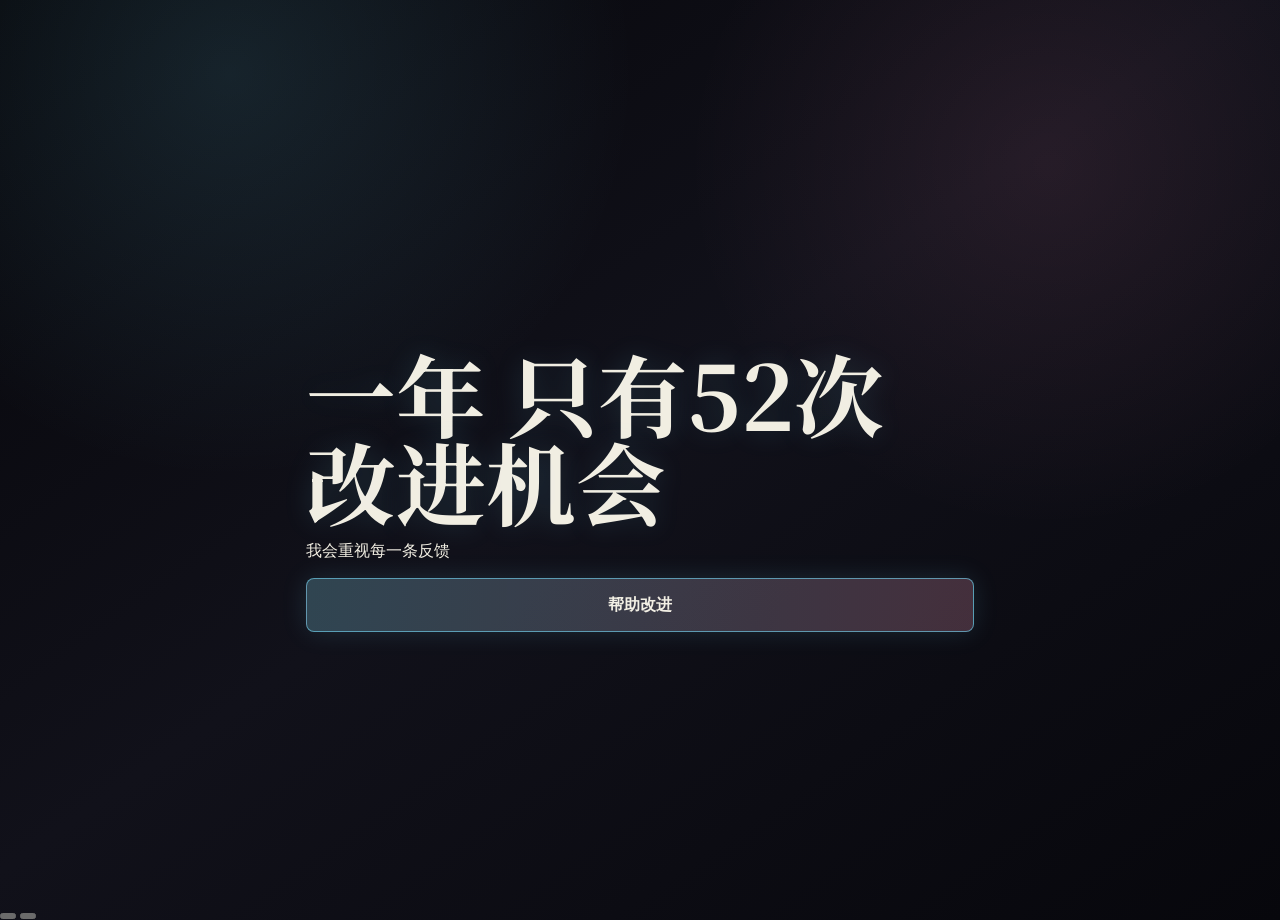
==== commit 160ec3f8: "Add files via upload" ====
--- a/index.html
+++ b/index.html
@@ -2,8 +2,11 @@
 <html lang="zh-CN">
   <head>
     <meta charset="utf-8" />
-    <meta name="viewport" content="width=device-width, initial-scale=1, viewport-fit=cover" />
-    <meta name="theme-color" content="#08080d" />
+    <meta
+      name="viewport"
+      content="width=device-width, initial-scale=1, maximum-scale=1, user-scalable=no, viewport-fit=cover"
+    />
+    <meta name="theme-color" content="#090705" />
     <title>聚会体验反馈</title>
     <link rel="preconnect" href="https://fonts.googleapis.com" />
     <link rel="preconnect" href="https://fonts.gstatic.com" crossorigin />
@@ -11,65 +14,60 @@
     <link rel="stylesheet" href="./assets/css/styles.css" />
   </head>
   <body>
-    <div class="grain" aria-hidden="true"></div>
     <main id="app" class="app-shell">
-      <section class="screen is-active" data-screen="intro" aria-labelledby="intro-title">
+      <section class="screen is-active intro-screen" data-screen="intro" aria-labelledby="intro-title">
         <div class="intro-copy">
-          <p class="kicker" data-config="eventName">聚会反馈</p>
-          <h1 id="intro-title">今晚不会只停在今晚。</h1>
-          <p class="subtitle">
-            <span data-config="movieName">电影之夜</span>
-            <span class="subtitle-dot"></span>
-            用 60 秒，把这一场聚会变成下一场的参数。
-          </p>
+          <h1 id="intro-title" class="home-title">
+            <span>一年</span>
+            <span>只有52次</span>
+            <span>改进机会</span>
+          </h1>
+          <p class="home-subtitle">我会重视每一条反馈</p>
         </div>
-        <div class="privacy-note">
-          为了改进聚会体验，本页面会记录提交时间和每题停留时长，用于判断哪些问题更难回答、哪些环节更值得优化。不会公开展示，也不会用于对个人做负面评价。
-        </div>
-        <button class="primary-action" type="button" data-action="start">开始</button>
+        <button class="primary-action intro-action" type="button" data-action="start">
+          <span>帮助改进</span>
+          <span class="action-icon" aria-hidden="true"></span>
+        </button>
       </section>
 
-      <section class="screen" data-screen="identity" aria-labelledby="identity-title">
+      <section class="screen identity-screen" data-screen="identity" aria-labelledby="identity-title">
         <div class="screen-head">
-          <p class="step-label">IDENTITY</p>
-          <h2 id="identity-title">选择今晚的你</h2>
-          <p>点一下就好，像选一张片尾角色卡。</p>
+          <h2 id="identity-title">你的称呼</h2>
         </div>
         <div class="identity-grid" data-role="identity-list"></div>
+        <p class="inline-hint" data-role="identity-hint" aria-live="polite"></p>
       </section>
 
       <section class="screen" data-screen="q1" aria-labelledby="q1-title">
         <div class="question-card">
           <div class="screen-head">
-            <p class="step-label">01 / KEEP</p>
-            <h2 id="q1-title">今晚最值得保留的是什么？</h2>
-            <p>最多选 2 个。</p>
+            <h2 id="q1-title" class="question-title">
+              <span>今晚哪个部分</span>
+              <span>对你来说最加分？</span>
+            </h2>
           </div>
           <div class="option-grid" data-role="q1-options"></div>
           <p class="inline-hint" data-role="q1-hint" aria-live="polite"></p>
-          <button class="primary-action compact" type="button" data-action="next" data-next="q2">下一题</button>
         </div>
       </section>
 
       <section class="screen" data-screen="q2" aria-labelledby="q2-title">
         <div class="question-card">
           <div class="screen-head">
-            <p class="step-label">02 / TUNE</p>
-            <h2 id="q2-title">今晚最需要调参的是什么？</h2>
-            <p>最多选 2 个。“没有明显问题”会单独成立。</p>
+            <h2 id="q2-title" class="question-title">
+              <span>今晚哪个部分</span>
+              <span>让你没那么舒服？</span>
+            </h2>
           </div>
           <div class="option-grid" data-role="q2-options"></div>
           <p class="inline-hint" data-role="q2-hint" aria-live="polite"></p>
-          <button class="primary-action compact" type="button" data-action="next" data-next="q3">下一题</button>
         </div>
       </section>
 
       <section class="screen" data-screen="q3" aria-labelledby="q3-title">
         <div class="question-card">
           <div class="screen-head">
-            <p class="step-label">03 / RETURN</p>
-            <h2 id="q3-title">你下次再来的可能性更接近？</h2>
-            <p>选一个最接近的状态。</p>
+            <h2 id="q3-title" class="question-title">你感觉下次还想来吗？</h2>
           </div>
           <div class="option-grid single" data-role="q3-options"></div>
           <div class="factor-panel" data-role="factor-panel" hidden>
@@ -77,36 +75,50 @@
             <div class="factor-grid" data-role="factor-options"></div>
           </div>
           <p class="inline-hint" data-role="q3-hint" aria-live="polite"></p>
-          <button class="primary-action compact" type="button" data-action="next" data-next="open">下一题</button>
         </div>
       </section>
 
       <section class="screen" data-screen="open" aria-labelledby="open-title">
-        <div class="question-card">
+        <div class="question-card open-question-card">
           <div class="screen-head">
-            <p class="step-label">04 / MOMENT</p>
-            <h2 id="open-title">请写下今晚一个具体瞬间</h2>
-            <p>不用写长，一个画面也可以。</p>
+            <h2 id="open-title" class="question-title open-title">
+              <span>最后</span>
+              <span>今晚如果只能留下</span>
+              <span>一个画面 / 一句话 /</span>
+              <span>一个感受 / 一个脑洞</span>
+              <span>你会留下什么？</span>
+            </h2>
           </div>
           <textarea
             class="moment-input"
             data-role="moment-input"
             maxlength="600"
-            placeholder="可以是一句话、一个画面、一次尴尬、一次被击中的感觉。越具体越有用，不需要写长。"
+            rows="1"
+            placeholder=""
           ></textarea>
           <p class="inline-hint" data-role="open-hint" aria-live="polite"></p>
-          <button class="primary-action compact" type="button" data-action="submit">提交</button>
         </div>
       </section>
 
       <section class="screen success-screen" data-screen="success" aria-labelledby="success-title">
-        <div class="projector-line" aria-hidden="true"></div>
-        <p class="step-label">SENT</p>
-        <h2 id="success-title">收到。</h2>
-        <p>今晚会进入下一场的调参系统。</p>
-        <p>如果有某个瞬间值得被保留，它不会白白消失。</p>
+        <div class="success-content">
+          <div class="projector-line" aria-hidden="true"></div>
+          <p class="step-label">SENT</p>
+          <h2 id="success-title">收到<span class="tight-period">。</span></h2>
+          <div class="success-details">
+            <p>
+              <span>我希望为你打造出</span>
+              <span>这个城市最舒服的聚会</span>
+            </p>
+            <p class="success-note">期待下次见</p>
+            <img class="success-logo" src="./logo.png" alt="" onerror="this.hidden=true" />
+          </div>
+        </div>
       </section>
     </main>
+
+    <button class="side-arrow side-arrow-left" type="button" data-action="side-prev" aria-label="上一页"></button>
+    <button class="side-arrow side-arrow-right" type="button" data-action="side-next" aria-label="下一页"></button>
 
     <script src="./config.js"></script>
     <script src="./assets/js/app.js"></script>
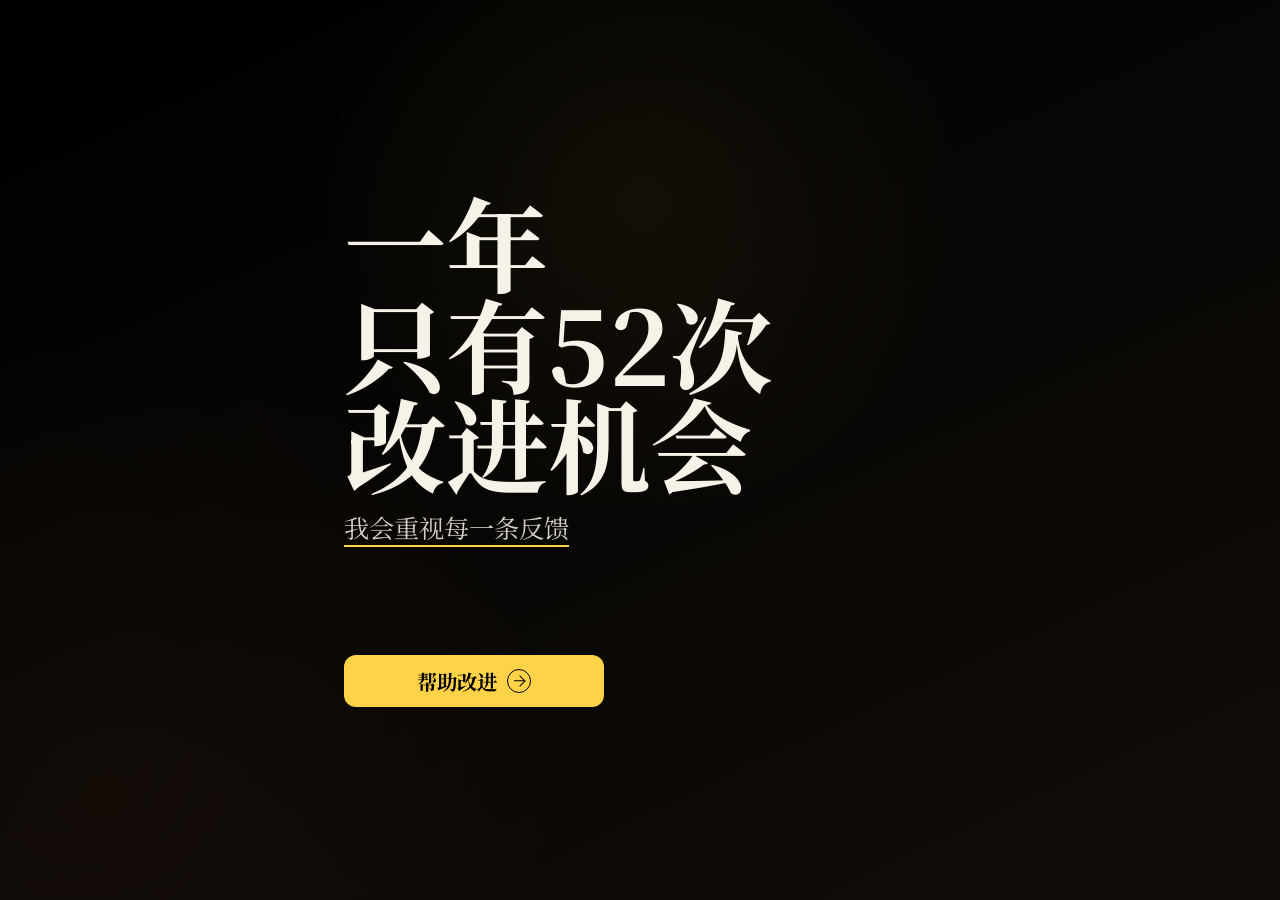
==== commit ebe458ce: "Add files via upload" ====
--- a/index.html
+++ b/index.html
@@ -11,7 +11,7 @@
     <link rel="preconnect" href="https://fonts.googleapis.com" />
     <link rel="preconnect" href="https://fonts.gstatic.com" crossorigin />
     <link href="https://fonts.googleapis.com/css2?family=Noto+Serif+SC:wght@500;700&family=Inter:wght@400;500;600;700&display=swap" rel="stylesheet" />
-    <link rel="stylesheet" href="./assets/css/styles.css" />
+    <link rel="stylesheet" href="./assets/css/styles.css?v=20260610-1" />
   </head>
   <body>
     <main id="app" class="app-shell">
--- a/assets/css/styles.css
+++ b/assets/css/styles.css
@@ -1,20 +1,12 @@
 :root {
   color-scheme: dark;
-  --bg: #08080d;
-  --panel: rgba(19, 20, 30, 0.76);
-  --panel-strong: rgba(29, 30, 44, 0.92);
-  --line: rgba(255, 255, 255, 0.12);
-  --line-hot: rgba(116, 225, 255, 0.52);
-  --text: rgba(255, 252, 239, 0.94);
-  --muted: rgba(255, 252, 239, 0.64);
-  --soft: rgba(255, 252, 239, 0.38);
-  --cyan: #78e1ff;
-  --rose: #ff8db7;
-  --gold: #f4d483;
-  --green: #9ee6b0;
-  --danger: #ff9a9a;
-  --shadow: 0 22px 70px rgba(0, 0, 0, 0.44);
-  --radius: 8px;
+  --bg: #090705;
+  --text: rgba(255, 252, 240, 0.96);
+  --muted: rgba(255, 252, 240, 0.6);
+  --soft: rgba(255, 252, 240, 0.38);
+  --accent: rgb(255, 211, 71);
+  --danger: #ffb09d;
+  --radius: 20px;
   font-family: Inter, system-ui, -apple-system, BlinkMacSystemFont, "Segoe UI", sans-serif;
 }
 
@@ -24,18 +16,25 @@
 
 html,
 body {
-  min-height: 100%;
+  width: 100%;
+  height: 100%;
   margin: 0;
+  overflow: hidden;
   background:
-    radial-gradient(circle at 18% 8%, rgba(120, 225, 255, 0.12), transparent 30%),
-    radial-gradient(circle at 82% 18%, rgba(255, 141, 183, 0.09), transparent 28%),
-    linear-gradient(145deg, #06060a 0%, #11111a 48%, #07070c 100%);
+    radial-gradient(circle at 50% 22%, rgba(255, 211, 71, 0.055), transparent 34%),
+    radial-gradient(circle at 8% 88%, rgba(142, 80, 34, 0.07), transparent 32%),
+    linear-gradient(155deg, #000 0%, #090705 55%, #120d08 100%);
   color: var(--text);
+  touch-action: manipulation;
+  overscroll-behavior: none;
+  user-select: none;
+  -webkit-user-select: none;
 }
 
 body {
-  min-height: 100vh;
-  overflow-x: hidden;
+  position: fixed;
+  inset: 0;
+  -webkit-text-size-adjust: 100%;
 }
 
 button,
@@ -43,58 +42,49 @@
   font: inherit;
 }
 
+textarea {
+  user-select: text;
+  -webkit-user-select: text;
+}
+
 button {
   -webkit-tap-highlight-color: transparent;
 }
 
-.grain {
-  position: fixed;
-  inset: 0;
-  pointer-events: none;
-  opacity: 0.23;
-  z-index: 1;
-  background-image:
-    linear-gradient(rgba(255, 255, 255, 0.04) 1px, transparent 1px),
-    linear-gradient(90deg, rgba(255, 255, 255, 0.03) 1px, transparent 1px);
-  background-size: 3px 3px, 5px 5px;
-  mix-blend-mode: screen;
-}
-
 .app-shell {
   position: relative;
-  z-index: 2;
   width: min(100%, 720px);
-  min-height: 100vh;
+  height: 100dvh;
   margin: 0 auto;
-  padding: max(22px, env(safe-area-inset-top)) 18px max(22px, env(safe-area-inset-bottom));
+  padding: max(22px, env(safe-area-inset-top)) 48px max(24px, env(safe-area-inset-bottom));
   display: grid;
   place-items: center;
+  overflow: hidden;
 }
 
 .screen {
   width: 100%;
+  max-height: 100%;
   display: none;
   opacity: 0;
-  transform: translateX(18px);
+  transform: translateX(14px);
 }
 
 .screen.is-active {
   display: block;
-  animation: screenIn 420ms ease forwards;
+  animation: screenIn 320ms ease forwards;
 }
 
 .intro-copy {
-  padding-top: 9vh;
-  animation: titleIn 900ms ease both;
-}
-
-.kicker,
+  animation: titleIn 720ms ease both;
+}
+
 .step-label {
-  margin: 0 0 14px;
-  color: var(--gold);
-  font-size: 0.74rem;
+  margin: 0 0 10px;
+  color: var(--accent);
+  font-size: 0.68rem;
   font-weight: 700;
-  letter-spacing: 0.18em;
+  letter-spacing: 0.16em;
   text-transform: uppercase;
 }
 
@@ -106,220 +96,240 @@
 }
 
 h1 {
-  max-width: 9em;
-  font-size: clamp(3rem, 14vw, 5.6rem);
+  max-width: 6.2em;
+  font-size: clamp(3rem, 15vw, 6.4rem);
   line-height: 0.98;
-  text-shadow: 0 0 28px rgba(120, 225, 255, 0.16);
+}
+
+.home-title span {
+  display: block;
+  white-space: nowrap;
+}
+
+.home-subtitle {
+  width: fit-content;
+  margin: 18px 0 0;
+  color: rgba(255, 252, 240, 0.82);
+  font-family: "Noto Serif SC", "Songti SC", serif;
+  font-size: clamp(1.08rem, 4.4vw, 1.58rem);
+  line-height: 1.35;
+  border-bottom: 2px solid var(--accent);
 }
 
 h2 {
-  font-size: clamp(1.9rem, 8vw, 3.35rem);
+  font-size: clamp(2rem, 8vw, 3.25rem);
   line-height: 1.08;
 }
 
+.question-title {
+  font-size: clamp(2.36rem, 9.8vw, 4.55rem);
+  line-height: 1.02;
+}
+
+.question-title span {
+  display: block;
+  white-space: nowrap;
+}
+
 .subtitle {
-  display: flex;
-  align-items: center;
-  flex-wrap: wrap;
-  gap: 10px;
-  margin: 24px 0 0;
+  margin: 22px 0 0;
   color: var(--muted);
   font-size: 1rem;
-  line-height: 1.7;
-}
-
-.subtitle-dot {
-  width: 4px;
-  height: 4px;
-  border-radius: 50%;
-  background: var(--rose);
-  box-shadow: 0 0 14px var(--rose);
-}
-
-.privacy-note {
-  margin: 12vh 0 18px;
-  padding: 14px 15px;
-  border: 1px solid rgba(255, 255, 255, 0.1);
-  border-radius: var(--radius);
-  background: rgba(255, 255, 255, 0.045);
-  color: var(--muted);
-  font-size: 0.84rem;
   line-height: 1.65;
 }
 
 .primary-action {
   width: 100%;
-  min-height: 54px;
-  border: 1px solid rgba(120, 225, 255, 0.58);
+  min-height: 52px;
+  border: 1px solid rgba(255, 211, 71, 0.5);
   border-radius: var(--radius);
-  background:
-    linear-gradient(90deg, rgba(120, 225, 255, 0.2), rgba(255, 141, 183, 0.18)),
-    rgba(255, 255, 255, 0.06);
+  background: rgba(255, 211, 71, 0.08);
   color: var(--text);
   font-weight: 700;
   cursor: pointer;
-  box-shadow: 0 0 26px rgba(120, 225, 255, 0.13);
-  transition: transform 180ms ease, border-color 180ms ease, box-shadow 180ms ease, opacity 180ms ease;
-}
-
-.primary-action.compact {
-  margin-top: 18px;
-}
-
-.primary-action:hover {
-  transform: translateY(-1px);
-  box-shadow: 0 0 34px rgba(120, 225, 255, 0.2);
+  transition: border-color 180ms ease, opacity 180ms ease, background 180ms ease;
+}
+
+.intro-action {
+  width: min(58%, 260px);
+  min-height: 52px;
+  margin-top: 12vh;
+  border: 0;
+  border-radius: 12px;
+  background: var(--accent);
+  color: #000;
+  font-family: "Noto Serif SC", "Songti SC", serif;
+  font-size: 1.28rem;
+  display: inline-flex;
+  align-items: center;
+  justify-content: center;
+  gap: 10px;
 }
 
 .primary-action:disabled {
   cursor: wait;
   opacity: 0.62;
-  transform: none;
+}
+
+.action-icon {
+  position: relative;
+  width: 24px;
+  height: 24px;
+  border: 1.5px solid #000;
+  border-radius: 999px;
+  flex: 0 0 auto;
+}
+
+.action-icon::before,
+.action-icon::after {
+  content: "";
+  position: absolute;
+  background: #000;
+}
+
+.action-icon::before {
+  width: 10px;
+  height: 1.5px;
+  left: 6px;
+  top: 50%;
+  transform: translateY(-50%);
+}
+
+.action-icon::after {
+  width: 7px;
+  height: 7px;
+  right: 6px;
+  top: 50%;
+  border-top: 1.5px solid #000;
+  border-right: 1.5px solid #000;
+  background: transparent;
+  transform: translateY(-50%) rotate(45deg);
 }
 
 .screen-head {
-  margin-bottom: 22px;
+  margin-bottom: 28px;
 }
 
 .screen-head p:not(.step-label) {
-  margin: 12px 0 0;
+  margin: 9px 0 0;
   color: var(--muted);
-  line-height: 1.65;
+  line-height: 1.45;
+  font-size: 0.92rem;
+}
+
+.identity-screen .screen-head {
+  margin-bottom: 28px;
 }
 
 .identity-grid,
 .option-grid,
 .factor-grid {
   display: grid;
-  gap: 10px;
+  gap: 8px;
 }
 
 .identity-grid {
-  grid-template-columns: repeat(2, minmax(0, 1fr));
+  grid-template-columns: 1fr;
+  gap: 12px;
 }
 
 .identity-card,
 .option-card,
 .factor-chip {
-  border: 1px solid var(--line);
-  border-radius: var(--radius);
-  background: var(--panel);
   color: var(--text);
   cursor: pointer;
+  transition: color 180ms ease, opacity 180ms ease, background 180ms ease, border-color 180ms ease;
+}
+
+.identity-card {
+  min-height: 38px;
+  padding: 0;
+  border: 0;
+  background: transparent;
   text-align: left;
-  transition: transform 180ms ease, border-color 180ms ease, box-shadow 180ms ease, background 180ms ease;
-}
-
-.identity-card {
+  font-family: "Noto Serif SC", "Songti SC", serif;
+  font-size: clamp(1.75rem, 8vw, 3.2rem);
+  line-height: 1.15;
+  color: rgba(255, 252, 240, 0.5);
+}
+
+.identity-card strong {
+  display: block;
+  font-weight: 700;
+}
+
+.identity-card.is-selected {
+  color: var(--accent);
+}
+
+.question-card {
+  padding: 0;
+  border: 0;
+  border-radius: 0;
+  background: transparent;
+}
+
+.option-card {
+  width: 100%;
+  min-height: 38px;
   position: relative;
-  min-height: 132px;
-  padding: 16px;
-  overflow: hidden;
-  animation: floatCard 5s ease-in-out infinite;
-}
-
-.identity-card:nth-child(2n) {
-  animation-delay: 800ms;
-}
-
-.identity-card::after {
+  padding: 8px 0 9px;
+  border: 0;
+  border-radius: 0;
+  background: transparent;
+  text-align: left;
+  line-height: 1.28;
+  font-family: "Noto Serif SC", "Songti SC", serif;
+  font-size: 1.18rem;
+  color: rgba(255, 252, 240, 0.66);
+}
+
+.option-card::after {
   content: "";
   position: absolute;
-  inset: auto 12px 12px;
+  left: 0;
+  right: auto;
+  bottom: 2px;
+  width: 100%;
   height: 1px;
-  background: linear-gradient(90deg, transparent, rgba(120, 225, 255, 0.55), transparent);
-  opacity: 0.55;
-}
-
-.identity-card span {
-  display: block;
-  color: var(--soft);
-  font-size: 0.72rem;
-  letter-spacing: 0.16em;
-}
-
-.identity-card strong {
-  display: block;
+  border: 0;
+  border-radius: 999px;
+  background: var(--accent);
+  transform: scaleX(0);
+  transform-origin: left center;
+  transition: transform 260ms ease;
+}
+
+.option-card.is-selected {
+  color: var(--text);
+  background: transparent;
+}
+
+.option-card.is-selected::after {
+  transform: scaleX(1);
+}
+
+.inline-hint {
+  min-height: 20px;
+  margin: 10px 0 0;
+  color: var(--danger);
+  font-size: 0.82rem;
+  line-height: 1.35;
+}
+
+.factor-panel {
   margin-top: 18px;
-  font-family: "Noto Serif SC", serif;
-  font-size: 1.2rem;
-  line-height: 1.35;
-}
-
-.question-card {
-  padding: 18px;
-  border: 1px solid rgba(255, 255, 255, 0.11);
-  border-radius: var(--radius);
-  background:
-    linear-gradient(180deg, rgba(255, 255, 255, 0.06), rgba(255, 255, 255, 0.025)),
-    var(--panel);
-  box-shadow: var(--shadow);
-  backdrop-filter: blur(18px);
-}
-
-.option-card {
-  width: 100%;
-  min-height: 52px;
-  padding: 13px 14px;
-  display: flex;
-  align-items: center;
-  justify-content: space-between;
-  gap: 12px;
-  line-height: 1.45;
-}
-
-.option-card::after {
-  content: "";
-  flex: 0 0 8px;
-  width: 8px;
-  height: 8px;
-  border: 1px solid rgba(255, 255, 255, 0.24);
-  border-radius: 50%;
-}
-
-.identity-card:hover,
-.option-card:hover,
-.factor-chip:hover {
-  border-color: rgba(120, 225, 255, 0.44);
-  box-shadow: 0 0 24px rgba(120, 225, 255, 0.12);
-}
-
-.identity-card.is-selected,
-.option-card.is-selected,
-.factor-chip.is-selected {
-  border-color: var(--line-hot);
-  background:
-    linear-gradient(135deg, rgba(120, 225, 255, 0.16), rgba(255, 141, 183, 0.08)),
-    var(--panel-strong);
-  box-shadow: 0 0 30px rgba(120, 225, 255, 0.18);
-  transform: scale(1.012);
-}
-
-.option-card.is-selected::after {
-  background: var(--cyan);
-  border-color: var(--cyan);
-  box-shadow: 0 0 16px var(--cyan);
-}
-
-.inline-hint {
-  min-height: 22px;
-  margin: 12px 0 0;
-  color: var(--danger);
-  font-size: 0.86rem;
-  line-height: 1.5;
-}
-
-.factor-panel {
-  margin-top: 16px;
-  padding-top: 14px;
-  border-top: 1px solid rgba(255, 255, 255, 0.1);
-  animation: softDrop 260ms ease both;
+  padding-top: 12px;
+  border-top: 1px solid rgba(255, 255, 255, 0.08);
+  animation: softDrop 220ms ease both;
 }
 
 .factor-panel p {
-  margin: 0 0 10px;
-  color: var(--muted);
-  font-size: 0.86rem;
+  margin: 0 0 12px;
+  color: var(--text);
+  font-family: "Noto Serif SC", "Songti SC", serif;
+  font-size: clamp(1.45rem, 6.2vw, 2.4rem);
+  line-height: 1.08;
 }
 
 .factor-grid {
@@ -327,43 +337,133 @@
 }
 
 .factor-chip {
-  min-height: 42px;
-  padding: 10px 12px;
-  text-align: center;
-  color: var(--muted);
+  min-height: 36px;
+  position: relative;
+  padding: 8px 0 9px;
+  border: 0;
+  border-radius: 0;
+  background: transparent;
+  color: rgba(255, 252, 240, 0.62);
+  text-align: left;
+  font-family: "Noto Serif SC", "Songti SC", serif;
+  font-size: 1.04rem;
+}
+
+.factor-chip::after {
+  content: "";
+  position: absolute;
+  left: 0;
+  bottom: 2px;
+  width: 100%;
+  height: 1px;
+  border-radius: 999px;
+  background: var(--accent);
+  transform: scaleX(0);
+  transform-origin: left center;
+  transition: transform 260ms ease;
 }
 
 .factor-chip.is-selected {
   color: var(--text);
 }
 
+.factor-chip.is-selected::after {
+  transform: scaleX(1);
+}
+
 .moment-input {
   width: 100%;
-  min-height: 190px;
-  resize: vertical;
-  border: 1px solid rgba(120, 225, 255, 0.24);
-  border-radius: var(--radius);
-  padding: 16px;
-  background:
-    linear-gradient(180deg, rgba(120, 225, 255, 0.07), rgba(255, 141, 183, 0.035)),
-    rgba(4, 6, 12, 0.72);
+  min-height: 1.3em;
+  resize: none;
+  overflow: hidden;
+  border: 0;
+  border-bottom: 2px solid var(--accent);
+  border-radius: 0;
+  padding: 8px 0 12px;
+  background: transparent;
   color: var(--text);
-  line-height: 1.7;
+  font-family: "Noto Serif SC", "Songti SC", serif;
+  font-size: clamp(1.28rem, 5.2vw, 2.6rem);
+  line-height: 1.16;
+  text-align: center;
   outline: none;
-  box-shadow: inset 0 0 34px rgba(120, 225, 255, 0.06), 0 0 24px rgba(120, 225, 255, 0.08);
-  animation: breathe 4.8s ease-in-out infinite;
+  caret-color: var(--accent);
 }
 
 .moment-input::placeholder {
-  color: rgba(255, 252, 239, 0.42);
+  color: rgba(255, 252, 240, 0.38);
 }
 
 .moment-input:focus {
-  border-color: rgba(120, 225, 255, 0.58);
+  border-color: var(--accent);
+}
+
+.open-question-card {
+  text-align: center;
+}
+
+.open-title {
+  margin-inline: auto;
+  max-width: 9.8em;
+  font-size: clamp(2.18rem, 8.6vw, 4.05rem);
+  line-height: 1.08;
+}
+
+.open-title span {
+  display: block;
+}
+
+.side-arrow {
+  position: fixed;
+  top: auto;
+  bottom: max(54px, calc(env(safe-area-inset-bottom) + 44px));
+  z-index: 4;
+  width: 38px;
+  height: 58px;
+  border: 0;
+  background: transparent;
+  opacity: 0;
+  pointer-events: none;
+  cursor: pointer;
+  transition: opacity 180ms ease;
+}
+
+.side-arrow.is-visible {
+  opacity: 0.72;
+  pointer-events: auto;
+}
+
+.side-arrow::before {
+  content: "";
+  position: absolute;
+  top: 50%;
+  width: 17px;
+  height: 17px;
+  border-top: 2px solid rgba(255, 211, 71, 0.9);
+  transform: translateY(-50%) rotate(-45deg);
+}
+
+.side-arrow-left {
+  left: max(78px, calc(env(safe-area-inset-left) + 66px));
+}
+
+.side-arrow-left::before {
+  left: 13px;
+  border-left: 2px solid rgba(255, 211, 71, 0.9);
+}
+
+.side-arrow-right {
+  right: max(78px, calc(env(safe-area-inset-right) + 66px));
+}
+
+.side-arrow-right::before {
+  right: 13px;
+  border-right: 2px solid rgba(255, 211, 71, 0.9);
+  border-left: 0;
+  transform: translateY(-50%) rotate(45deg);
 }
 
 .success-screen {
-  min-height: 68vh;
   text-align: center;
 }
 
@@ -372,23 +472,69 @@
   place-items: center;
 }
 
+.success-content {
+  position: relative;
+  display: grid;
+  justify-items: center;
+  transform: translateY(42px);
+}
+
+.success-screen.is-active .success-content {
+  animation: successLift 1250ms 520ms cubic-bezier(0.22, 1, 0.36, 1) both;
+}
+
 .success-screen h2 {
-  margin: 12px 0 14px;
+  margin: 8px 0 18px;
   font-size: clamp(3rem, 17vw, 5.8rem);
-}
-
-.success-screen p:not(.step-label) {
+  text-align: center;
+}
+
+.tight-period {
+  margin-left: -0.11em;
+}
+
+.success-details {
+  position: absolute;
+  top: calc(100% + 74px);
+  width: min(88vw, 420px);
+  opacity: 0;
+  transform: translateY(14px);
+}
+
+.success-screen.is-active .success-details {
+  animation: successReveal 820ms 1.32s ease both;
+}
+
+.success-details p {
   margin: 8px auto;
-  max-width: 18em;
-  color: var(--muted);
-  line-height: 1.8;
+  max-width: 16em;
+  color: rgba(255, 252, 240, 0.82);
+  font-family: "Noto Serif SC", "Songti SC", serif;
+  line-height: 1.42;
+  font-size: clamp(1.28rem, 5.4vw, 2.15rem);
+}
+
+.success-details p span {
+  display: block;
+}
+
+.success-note {
+  margin-top: 22px !important;
+}
+
+.success-logo {
+  display: block;
+  width: min(58px, 15.5vw);
+  height: auto;
+  margin: 16vh auto 0;
+  opacity: 0.94;
 }
 
 .projector-line {
-  width: 100%;
+  width: min(260px, 72vw);
   height: 1px;
-  margin-bottom: 28px;
-  background: linear-gradient(90deg, transparent, rgba(255, 252, 239, 0.7), transparent);
+  margin-bottom: 18px;
+  background: rgba(255, 211, 71, 0.58);
   animation: lightsOut 1.1s ease both;
 }
 
@@ -412,16 +558,6 @@
   }
 }
 
-@keyframes floatCard {
-  0%,
-  100% {
-    transform: translateY(0);
-  }
-  50% {
-    transform: translateY(-3px);
-  }
-}
-
 @keyframes softDrop {
   from {
     opacity: 0;
@@ -433,16 +569,6 @@
   }
 }
 
-@keyframes breathe {
-  0%,
-  100% {
-    box-shadow: inset 0 0 30px rgba(120, 225, 255, 0.05), 0 0 18px rgba(120, 225, 255, 0.06);
-  }
-  50% {
-    box-shadow: inset 0 0 42px rgba(120, 225, 255, 0.1), 0 0 30px rgba(255, 141, 183, 0.1);
-  }
-}
-
 @keyframes lightsOut {
   0% {
     opacity: 0;
@@ -458,13 +584,25 @@
   }
 }
 
+@keyframes successLift {
+  from {
+    transform: translateY(42px);
+  }
+  to {
+    transform: translateY(-24vh);
+  }
+}
+
+@keyframes successReveal {
+  to {
+    opacity: 1;
+    transform: translateY(0);
+  }
+}
+
 @media (min-width: 620px) {
   .app-shell {
-    padding-inline: 26px;
-  }
-
-  .question-card {
-    padding: 28px;
+    padding-inline: 64px;
   }
 
   .option-grid {
@@ -476,14 +614,31 @@
   }
 }
 
-@media (max-width: 390px) {
-  .identity-grid,
-  .factor-grid {
-    grid-template-columns: 1fr;
-  }
-
-  .identity-card {
-    min-height: 102px;
+@media (max-height: 720px) {
+  h1 {
+    font-size: clamp(3rem, 14vw, 5.4rem);
+  }
+
+  h2 {
+    font-size: clamp(1.65rem, 7vw, 2.7rem);
+  }
+
+  .question-title {
+    font-size: clamp(1.98rem, 8.2vw, 3.05rem);
+  }
+
+  .option-card {
+    min-height: 38px;
+    padding-block: 7px;
+    font-size: 1.04rem;
+  }
+
+  .moment-input {
+    min-height: 1.3em;
+  }
+
+  .screen-head {
+    margin-bottom: 20px;
   }
 }
 
